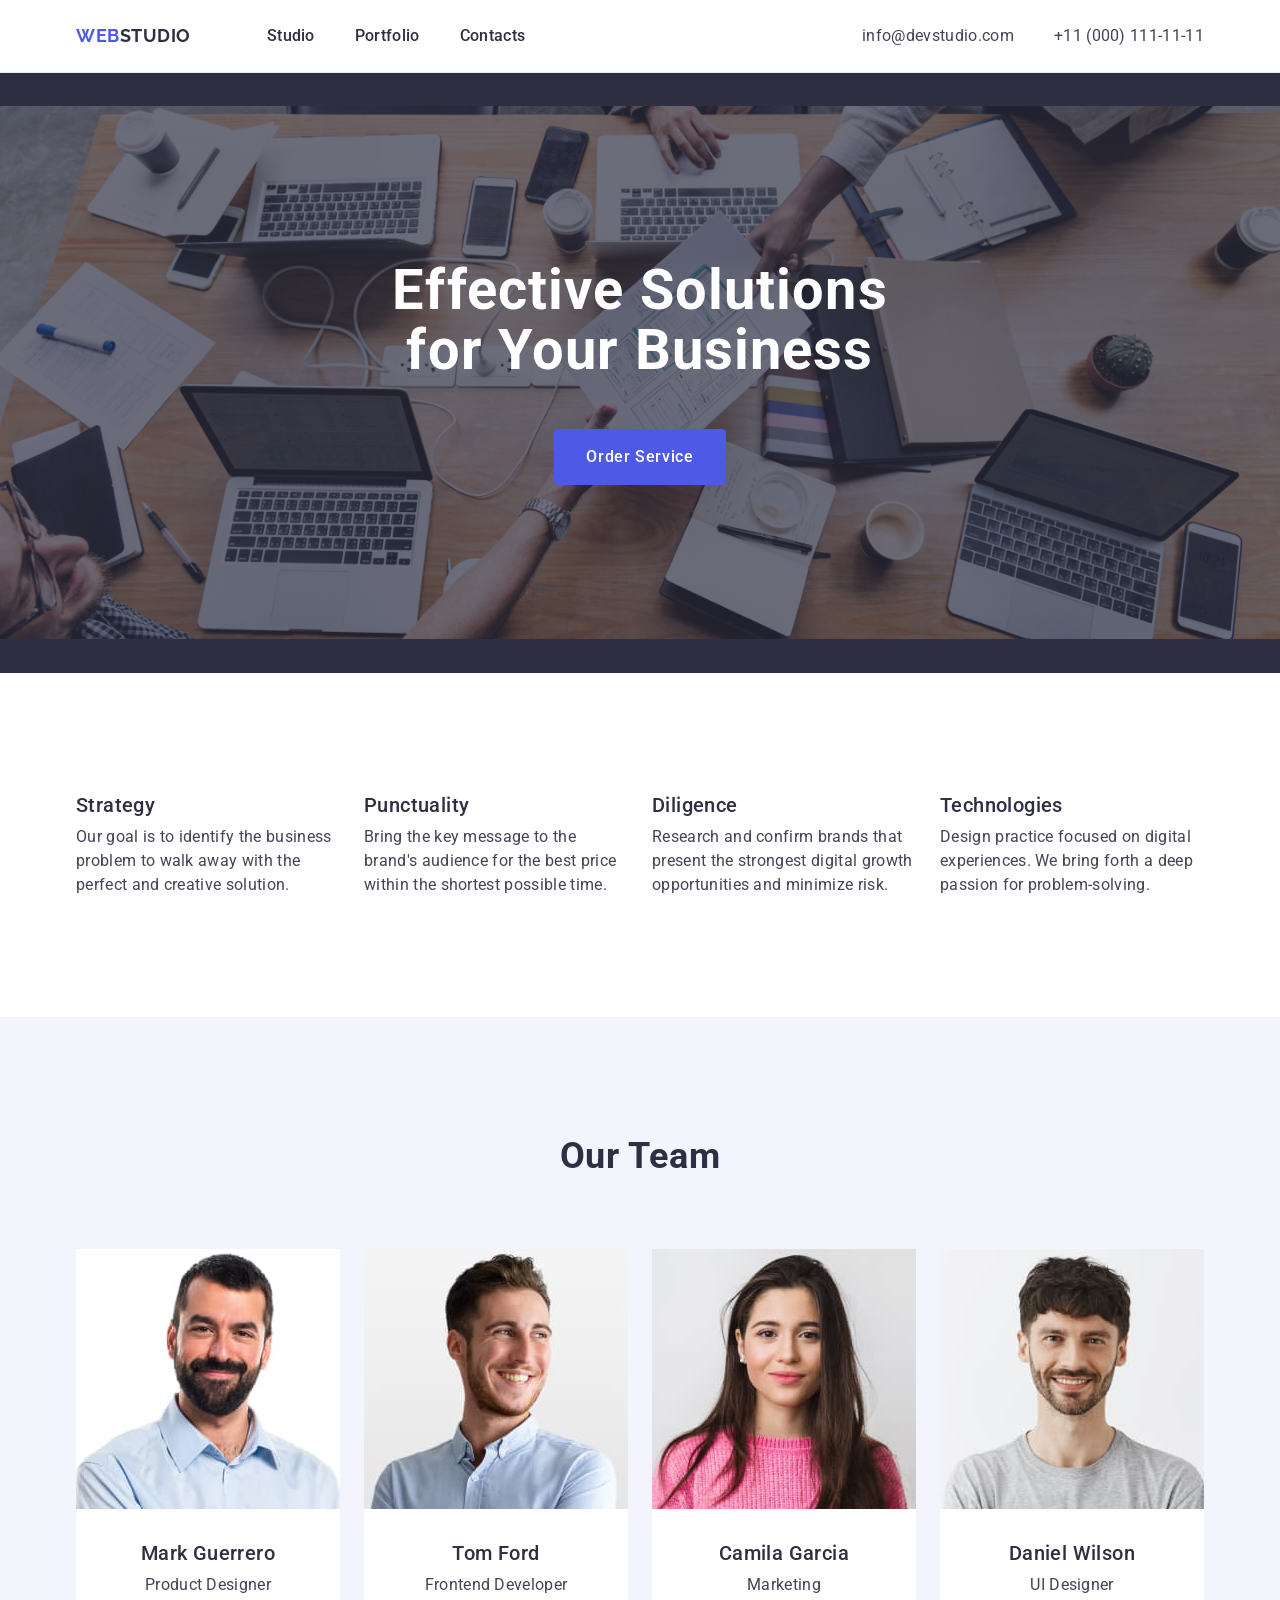
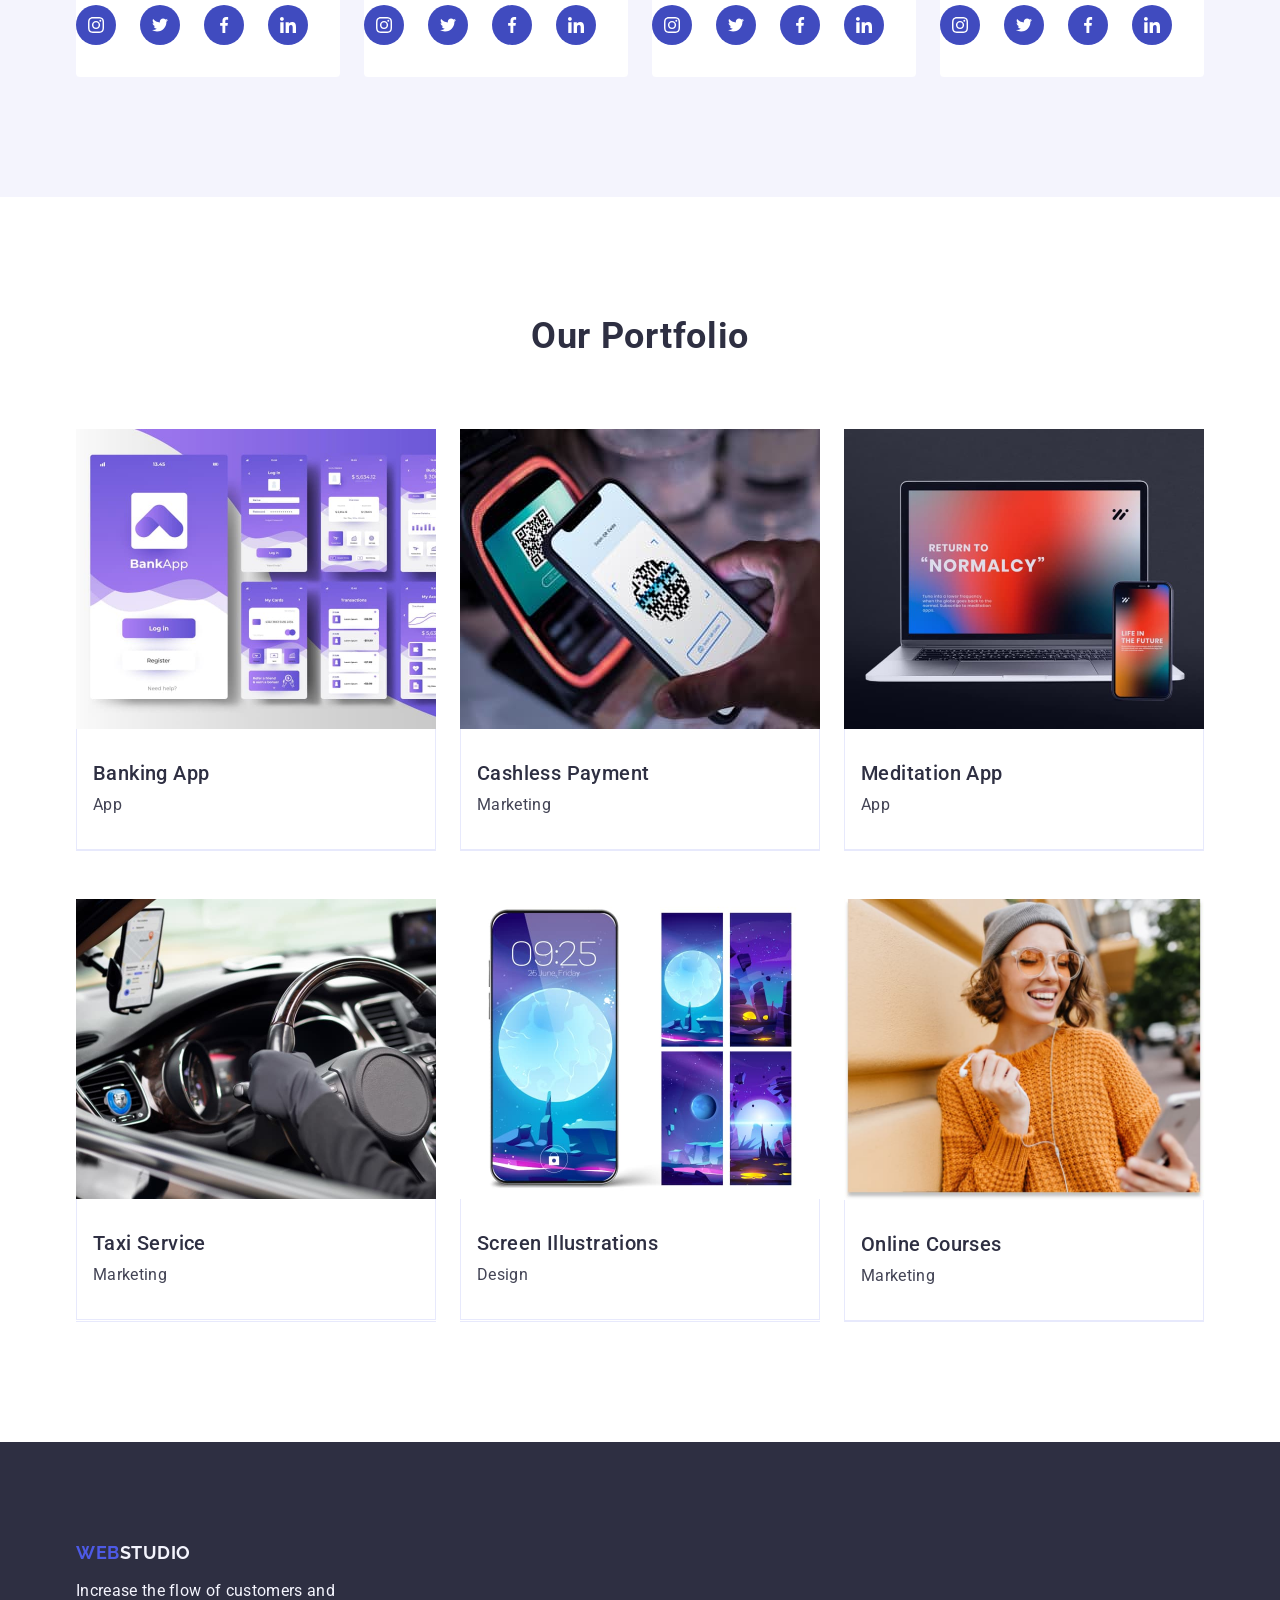
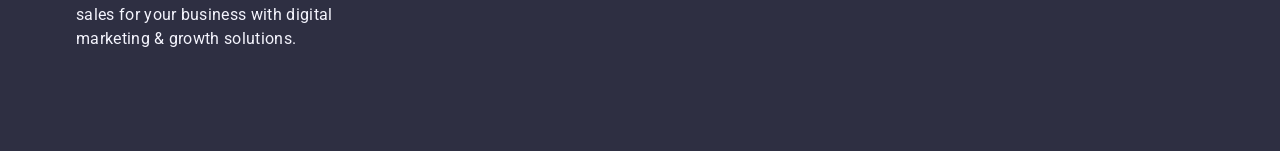
==== index.html @ 4621029c "add" ====
<!DOCTYPE html>
<html lang="en">
<head>
    <meta charset="UTF-8">
    <meta name="viewport" content="width=device-width, initial-scale=1.0">
    <title>Студія</title>
    <link rel="preconnect" href="https://fonts.googleapis.com">
    <link rel="preconnect" href="https://fonts.gstatic.com" crossorigin>
    <link href="https://fonts.googleapis.com/css2?family=Raleway:wght@700&family=Roboto:wght@400;500;700&display=swap"
        rel="stylesheet">
        <link rel="stylesheet" href="https://cdnjs.cloudflare.com/ajax/libs/modern-normalize/2.0.0/modern-normalize.min.css"
            integrity="sha512-4xo8blKMVCiXpTaLzQSLSw3KFOVPWhm/TRtuPVc4WG6kUgjH6J03IBuG7JZPkcWMxJ5huwaBpOpnwYElP/m6wg=="
            crossorigin="anonymous" referrerpolicy="no-referrer" />
    <link rel="stylesheet" href="./css/styles.css" />
</head>

<body>

    <header class="header">
        <div class="container header-container">
            <nav class="header-navigation">
                <a class="header-logo" href="./index.html">Web<span class="header-logo-accent">Studio</span></a>
                <ul class="header-menu-list">
                    <li class="header-menu-item">
                        <a class="header-menu-link" href="./index.html">Studio</a>
                    </li>
                    <li class="header-menu-item">
                        <a class="header-menu-link" href="">Portfolio</a>
                    </li>
                    <li class="header-menu-item">
                        <a class="header-menu-link" href="">Contacts</a>
                    </li>
                </ul>
            </nav>
        <address class="header-address">
            <ul class="header-address-list">
                <li class="header-address-item"><a class="header-address-link" href="mailto:info@devstudio.com">info@devstudio.com</a></li>
                <li class="header-address-item"><a class="header-address-link" href="tel:+110001111111">+11 (000) 111-11-11</a></li>
            </ul>
        </address>
        </div>

</header>

<main>

<section class="hero">
<div class="container">
    <h1 class="hero-title">Effective Solutions for Your Business</h1>
    <button type="button" class="hero-btn">Order Service</button>
</div>
</section>

<section class="feature section">
    <div class="container">
        <h2 class="visually-hidden">list</h2>
            <ul class="feature-list">
                <li class="feature-item">
                    <h3 class="feature-subtitle">Strategy</h3>
                    <p class="feature-text">Our goal is to identify the business
                    problem to walk away with the perfect and creative solution.</p>
                </li>
                <li class="feature-item">
                    <h3 class="feature-subtitle">Punctuality</h3>
                    <p class="feature-text">Bring the key message to the brand's audience for the best price within the shortest possible time.</p>
                </li>
                <li class="feature-item">
                    <h3 class="feature-subtitle">Diligence</h3>
                    <p class="feature-text">Research and confirm brands that present the strongest digital growth opportunities and minimize risk.</p>
                </li>
                <li class="feature-item">
                    <h3 class="feature-subtitle">Technologies</h3>
                    <p class="feature-text">Design practice focused on digital experiences. We bring forth a deep passion for problem-solving.</p>
                </li>
            </ul>
    </div>
</section>

<section class="team section">
    <div class="container">
        <h2 class="team-title">Our Team</h2>
        <ul class="team-list">
            <li class="team-item"><img class="team-image" src="./images/mark.jpg" alt="Mark Guerrero" width="264">
    <div class="team-container">
        <h3 class="team-subtitle">Mark Guerrero</h3>
        <p class="team-text">Product Designer</p>
        <ul class="team-soc-list">
            <li class="team-soc-item">
                <a class="team-soc-link">
                <svg class="team-soc-icon" width="16" height="16">
                    <use href="./images/icons.svg#icon-instagram"></use>
                </svg>
            </a></li>
            <li class="team-soc-item">
                <a class="team-soc-link">
                <svg class="team-soc-icon" width="16" height="16">
                    <use href="./images/icons.svg#icon-twitter"></use>
                </svg>
            </a></li>
            <li class="team-soc-item">
                <a class="team-soc-link">
                <svg class="team-soc-icon" width="16" height="16">
                    <use href="./images/icons.svg#icon-facebook"></use>
                </svg>
            </a></li>
            <li class="team-soc-item">
                <a class="team-soc-link">
                <svg class="team-soc-icon" width="16" height="16">
                    <use href="./images/icons.svg#icon-linkedin"></use>
                </svg>
            </a></li>
        </ul>
    </div>
    </li>
            <li class="team-item"><img class="team-image" src="./images/tom.jpg" alt="Tom Ford" width="264">
    <div class="team-container">
        <h3 class="team-subtitle">Tom Ford</h3>
        <p class="team-text">Frontend Developer</p>
        <ul class="team-soc-list">
            <li class="team-soc-item">
                <a class="team-soc-link">
                <svg class="team-soc-icon" width="16" height="16">
                    <use href="./images/icons.svg#icon-instagram"></use>
                </svg>
            </a></li>
            <li class="team-soc-item">
                <a class="team-soc-link">
                <svg class="team-soc-icon" width="16" height="16">
                    <use href="./images/icons.svg#icon-twitter"></use>
                </svg>
            </a></li>
            <li class="team-soc-item">
                <a class="team-soc-link">
                <svg class="team-soc-icon" width="16" height="16">
                    <use href="./images/icons.svg#icon-facebook"></use>
                </svg>
            </a></li>
            <li class="team-soc-item">
                <a class="team-soc-link">
                <svg class="team-soc-icon" width="16" height="16">
                    <use href="./images/icons.svg#icon-linkedin"></use>
                </svg>
            </a></li>
        </ul>
    </div>
    </li>
            <li class="team-item"><img class="team-image" src="./images/camila.jpg" alt="Camila Garcia" width="264">
    <div class="team-container">
        <h3 class="team-subtitle">Camila Garcia</h3>
        <p class="team-text">Marketing</p>
        <ul class="team-soc-list">
            <li class="team-soc-item">
                <a class="team-soc-link">
                <svg class="team-soc-icon" width="16" height="16">
                    <use href="./images/icons.svg#icon-instagram"></use>
                </svg>
            </a></li>
            <li class="team-soc-item">
                <a class="team-soc-link">
                <svg class="team-soc-icon" width="16" height="16">
                    <use href="./images/icons.svg#icon-twitter"></use>
                </svg>
            </a></li>
            <li class="team-soc-item">
                <a class="team-soc-link">
                <svg class="team-soc-icon" width="16" height="16">
                    <use href="./images/icons.svg#icon-facebook"></use>
                </svg>
            </a></li>
            <li class="team-soc-item">
                <a class="team-soc-link">
                <svg class="team-soc-icon" width="16" height="16">
                    <use href="./images/icons.svg#icon-linkedin"></use>
                </svg>
            </a></li>
        </ul>
    </div>
    </li>
            <li class="team-item"><img class="team-image" src="./images/daniel.jpg" alt="Daniel Wilson" width="264">
    <div class="team-container">
        <h3 class="team-subtitle">Daniel Wilson</h3>
        <p class="team-text">UI Designer</p>
        <ul class="team-soc-list">
            <li class="team-soc-item">
                <a class="team-soc-link">
                <svg class="team-soc-icon" width="16" height="16">
                    <use href="./images/icons.svg#icon-instagram"></use>
                </svg>
            </a></li>
            <li class="team-soc-item">
                <a class="team-soc-link">
                <svg class="team-soc-icon" width="16" height="16">
                    <use href="./images/icons.svg#icon-twitter"></use>
                </svg>
            </a></li>
            <li class="team-soc-item">
                <a class="team-soc-link">
                <svg class="team-soc-icon" width="16" height="16">
                    <use href="./images/icons.svg#icon-facebook"></use>
                </svg>
            </a></li>
            <li class="team-soc-item">
                <a class="team-soc-link">
                <svg class="team-soc-icon" width="16" height="16">
                    <use href="./images/icons.svg#icon-linkedin"></use>
                </svg>
            </a></li>
        </ul>
    </div>
    </li>
        </ul>
    </div>
    </section>

<section class="portfolio section">
    <div class="container">
        <h2 class="portfolio-title">Our Portfolio</h2>
        <ul class="portfolio-list">
            <li class="portfolio-item">
                <img class="portfolio-image" src="./images/banking.jpg" alt="App screens" width="360">
                <div class="portfolio-container">
                    <h3 class="portfolio-subtitle">Banking App</h3>
                    <p class="portfolio-text">App</p>
                </div>
            </li>
            <li class="portfolio-item">
                <img class="portfolio-image" src="./images/payment.jpg" alt="Phone payment" width="360">
                <div class="portfolio-container">
                    <h3 class="portfolio-subtitle">Cashless Payment</h3>
                    <p class="portfolio-text">Marketing</p>
                </div>
            </li>
            <li class="portfolio-item">
                <img class="portfolio-image" src="./images/meditation.jpg" alt="Laptop and phone" width="360">
                <div class="portfolio-container">
                    <h3 class="portfolio-subtitle">Meditation App</h3>
                    <p class="portfolio-text">App</p>
                </div>
            </li>
            <li class="portfolio-item">
                <img class="portfolio-image" src="./images/taxi.jpg" alt="Drive car" width="360">
                <div class="portfolio-container">
                    <h3 class="portfolio-subtitle">Taxi Service</h3>
                    <p class="portfolio-text">Marketing</p>
                </div>
            </li>
            <li class="portfolio-item">
                <img class="portfolio-image" src="./images/screen.jpg" alt="Phone screens" width="360">
                <div class="portfolio-container">
                    <h3 class="portfolio-subtitle">Screen Illustrations</h3>
                    <p class="portfolio-text">Design</p>
                </div>
            </li>
            <li class="portfolio-item">
                <img class="portfolio-image" src="./images/courses.jpg" alt="Girl with phone" width="360">
                <div class="portfolio-container">
                    <h3 class="portfolio-subtitle">Online Courses</h3>
                    <p class="portfolio-text">Marketing</p>
                </div>
            </li>
        </ul>
    </div>
</section>

    </main>

    <footer class="footer">
        <div class="container">
            <a class="footer-logo" href="./index.html">Web<span class="footer-logo-accent">Studio</span></a>
        <p class="foter-text">Increase the flow of customers and sales for your business with digital marketing & growth solutions.</p>
        </div>
    </footer>
</body>
</html>
---- css/styles.css ----
body {
    font-family: 'Roboto', sans-serif ;
    color: #434455;
    background-color: #FFFFFF;
}

ul {
list-style-type: none;
margin-top: 0;
margin-bottom: 0;
padding-left: 0;
}

a {
text-decoration: none;
}

.container {
    width: 1158px;
    padding: 0 15px 0 15px;
    margin: 0 auto;
}

.section {
    padding-top: 120px;
    padding-bottom: 120px;
}

p,h1,h2,h3,h4,h5,h6 {
    margin-top: 0;
    margin-bottom: 0;
}

img {
    display: block;
}

.visually-hidden {
    position: absolute;
    width: 1px;
    height: 1px;
    margin: -1px;
    border: 0;
    padding: 0;

    white-space: nowrap;
    clip-path: inset(100%);
    clip: rect(0 0 0 0);
    overflow: hidden;
}
/* -------------------------HEADER------------------------- */

.header {
    border-bottom: 1px solid #e7e9fc;
}

.header-container{
display: flex;
}

.header-navigation {
    display: flex;
    align-items: center;
}

.header-logo {
    font-family: "Raleway", sans-serif;
    font-weight: 700;
        font-size: 18px;
        line-height: 1.17;
        letter-spacing: 0.03em;
        text-transform: uppercase;
        color: #4d5ae5;
        margin-right: 76px;
}

.header-logo-accent {
    color: #2e2f42;
}

.header-menu-list {
    display: flex;
    gap: 40px;
}

.header-menu-item {
    
}

.header-menu-link {
    font-weight: 500;
        font-size: 16px;
        line-height: 1.5;
        letter-spacing: 0.02em;
        color: #2e2f42;
        padding: 24px 0;
}

.header-menu-link:hover,
.header-menu-link:focus {
    color: #404bbf;
}


.header-address{
    font-style: normal;
    margin-left: auto;
}

.header-address-list {
    display: flex;
    gap: 40px;
}

.header-address-item {
    padding: 24px 0;
}

.header-address-link {
    font-weight: 400;
        font-size: 16px;
        line-height: 1.5;
        letter-spacing: 0.02em;
        color: #434455;
}

.header-address-link:hover,
.header-address-link:focus {
    color: #404bbf;
}
/* -------------------------------------------------- */


/* -------------------------HERO------------------------- */
.hero {
    background: #2e2f42;
    padding-top: 188px;
    padding-bottom: 188px;
    background-image: linear-gradient(rgba(46, 47, 66, 0.7), rgba(46, 47, 66, 0.7)), url(../images/hero-bg.jpg);
    background-repeat: no-repeat;
    background-position: center;
    background-size: contain;
}

.hero-title {
        font-size: 56px;
        line-height: 1.07;
        letter-spacing: 0.02em;
        text-align: center;
        color: #fff;
        margin-bottom: 48px;
        max-width: 496px;
        margin: 0 auto;
        margin-bottom: 48px;
}

.hero-btn {
    font-family: "Roboto", sans-serif;
    font-weight: 500;
        font-size: 16px;
        line-height: 1.5;
        letter-spacing: 0.04em;
        color: #fff;
        background: #4d5ae5;
        cursor: pointer;
        display: block;
        margin: 0 auto;
        padding: 16px 32px;
        border-radius: 4px;
        border: none;
        min-width: 169px;
}

.hero-btn:hover,
.hero-btn:focus {
    background: #404bbf;
}

/* -------------------------------------------------- */

/* -------------------------FEATURE------------------------- */

.feature {

}

.feature-tittle {
    
}

.feature-list {
    display: flex;
    gap: 24px;
}

.feature-item {
    width: calc((100% - 3 * 24px) / 4);
}

.feature-subtitle {
    font-weight: 500;
        font-size: 20px;
        line-height: 1.2;
        letter-spacing: 0.02em;
        color: #2e2f42;
        margin-bottom: 8px;
}

.feature-text {
    font-weight: 400;
        font-size: 16px;
        line-height: 1.5;
        letter-spacing: 0.02em;
        color: #434455;
}
/* -------------------------------------------------- */

/* -------------------------TEAM------------------------- */
.team {
    background: #f4f4fd;
}

.team-title {
        font-size: 36px;
        line-height: 1.11;
        letter-spacing: 0.02em;
        text-align: center;
        text-transform: capitalize;
        color: #2e2f42;
        margin-bottom: 72px;
}

.team-list {
    display: flex;
    gap: 24px;
}

.team-item {
    background-color: #FFFFFF;
    width: calc((100% - 3 * 24px) / 4);
    border-radius: 0 0 4px 4px;
}

.team-container {
padding: 32px 0;
}

.team-image {
}

.team-subtitle {
    font-weight: 500;
        font-size: 20px;
        line-height: 1.2;
        letter-spacing: 0.02em;
        text-align: center;
        color: #2e2f42;
        margin-bottom: 8px
}

.team-text {
        font-size: 16px;
        line-height: 1.5;
        letter-spacing: 0.02em;
        text-align: center;
        color: #434455;
        margin-bottom: 8px;
}

.team-soc-list {
    display: flex;
    gap: 24px;
}

.team-soc-item {
    width: 40px;
    height: 40px;
}

.team-soc-link {
    width: 100%;
    height: 100%;
    display: flex;
    align-items: center;
    justify-content: center;
    border-radius: 50%;
    background-color: #404bbf;
}

.team-soc-link:hover {
background-color: #31d0aa;
}

.team-soc-icon {
fill: #fff;
}
/* -------------------------------------------------- */

/* -------------------------PORTFOLIO------------------------- */
.portfolio {

}
    

.portfolio-title {
        font-size: 36px;
        line-height: 1.11;
        letter-spacing: 0.02em;
        text-align: center;
        text-transform: capitalize;
        color: #2e2f42;
        margin-bottom: 72px;
}

.portfolio-list {
display: flex;
flex-wrap: wrap;
gap: 48px 24px;
}

.portfolio-item {
    border-bottom: 1px solid #e7e9fc;
    width: calc((100% - 2 * 24px) / 3);
}

.portfolio-container {
padding: 32px 16px;
border: 1px solid #e7e9fc;
border-top: none;
}

.portfolio-image {

}

.portfolio-subtitle {
    font-weight: 500;
        font-size: 20px;
        line-height: 1.2;
        letter-spacing: 0.02em;
        color: #2e2f42;
        margin-bottom: 8px;
}

.portfolio-text {
        font-size: 16px;
        line-height: 1.5;
        letter-spacing: 0.02em;
        color: #434455;
}

/* -------------------------------------------------- */

/* -------------------------FOOTER------------------------- */


.footer {
    background: #2e2f42;
    padding-top: 100px;
    padding-bottom: 100px;
}

.footer-logo {
    font-family: "Raleway", sans-serif;
    font-weight: 700;
        font-size: 18px;
        line-height: 1.17;
        letter-spacing: 0.03em;
        text-transform: uppercase;
        color: #4d5ae5;
        display: inline-block;
        max-width: 115px;
        margin-bottom: 16px;
}

.footer-logo-accent {
    color: #f4f4fd;
}

.foter-text {
        font-size: 16px;
        line-height: 1.5;
        letter-spacing: 0.02em;
        color: #f4f4fd;
        max-width: 264px;
}
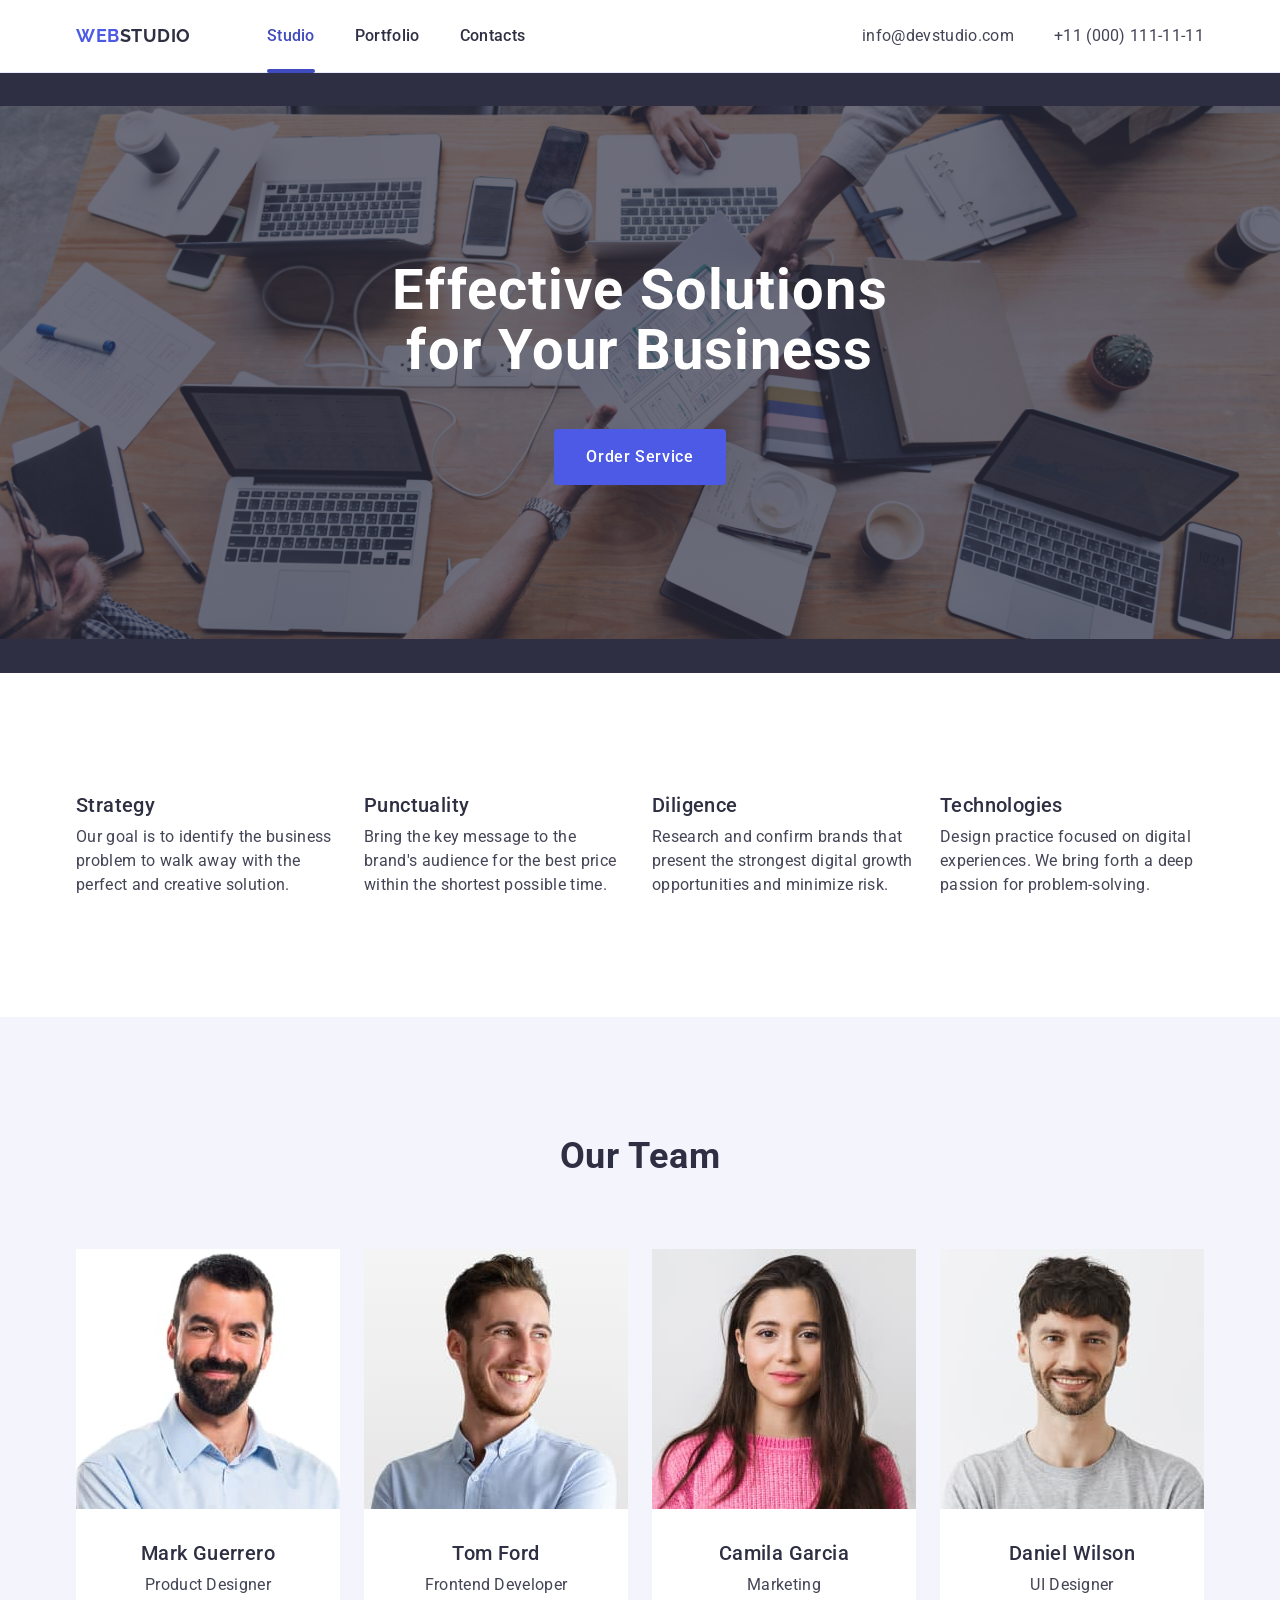
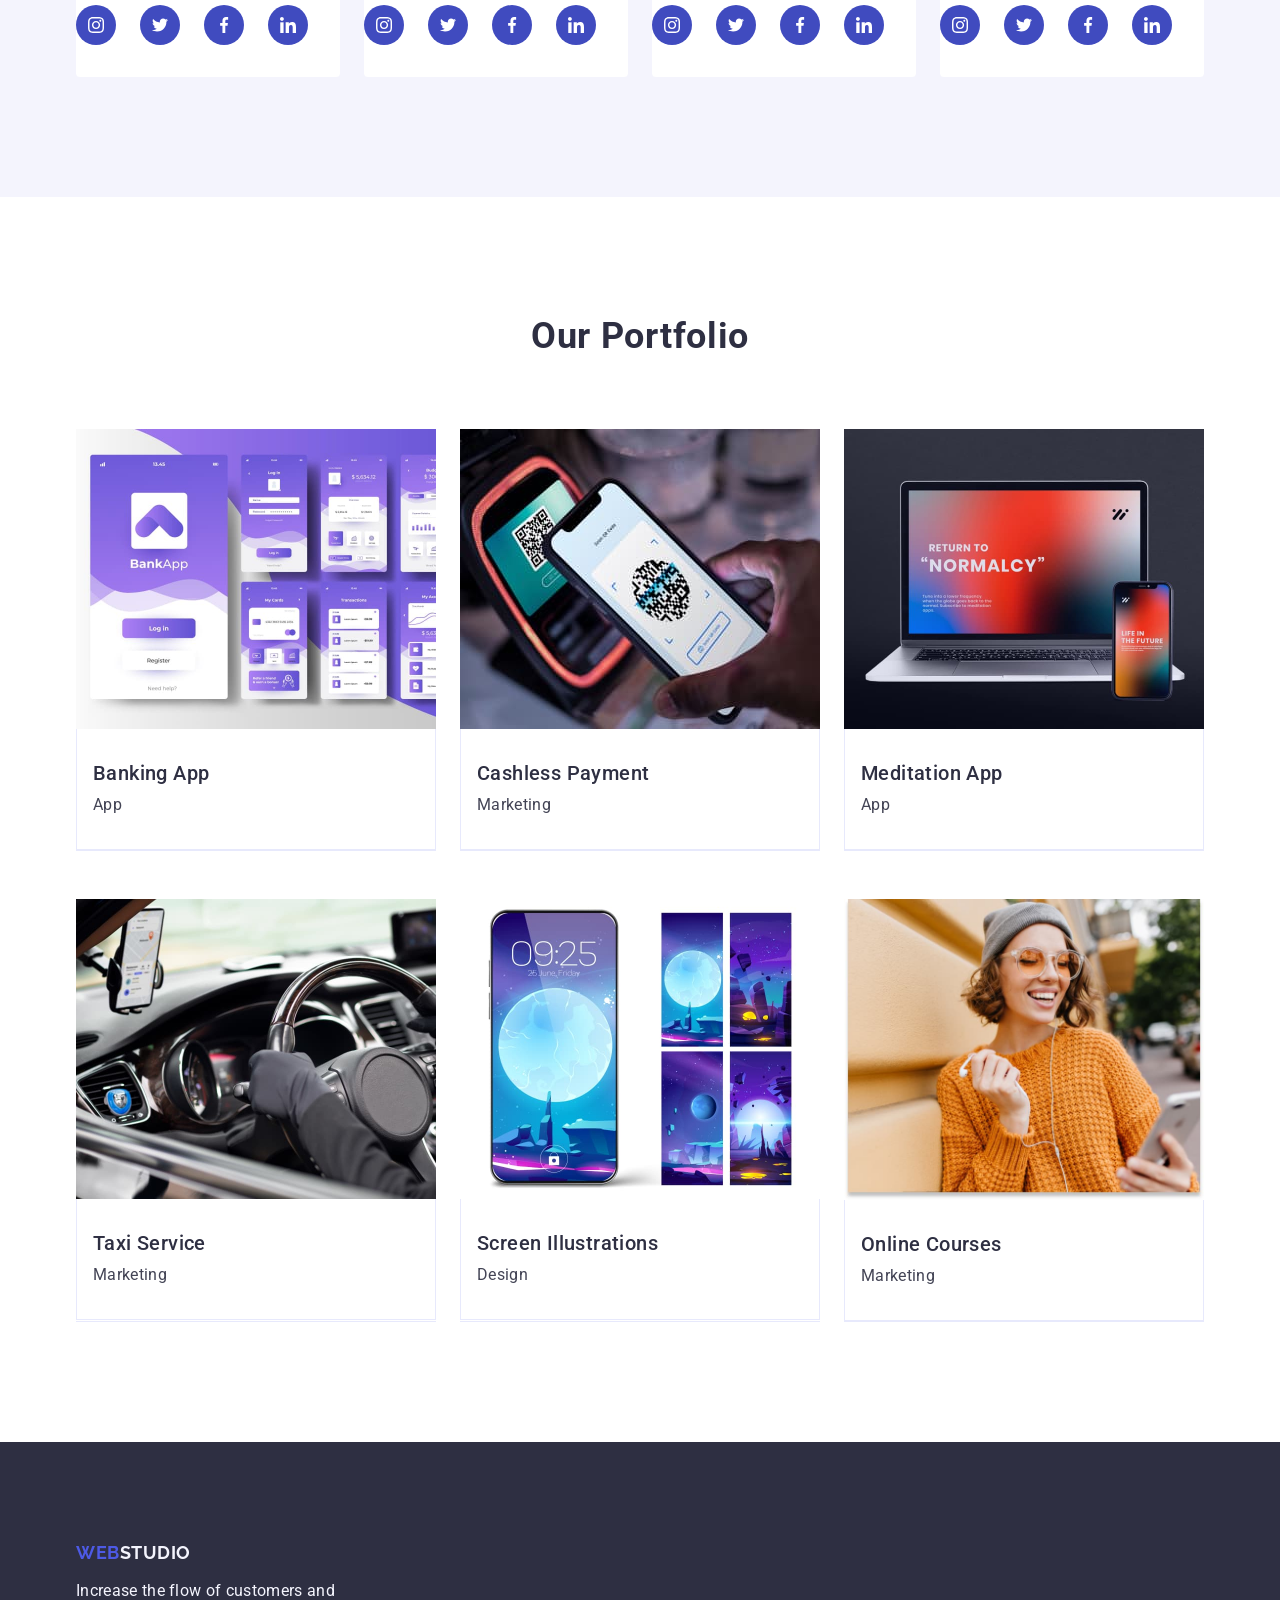
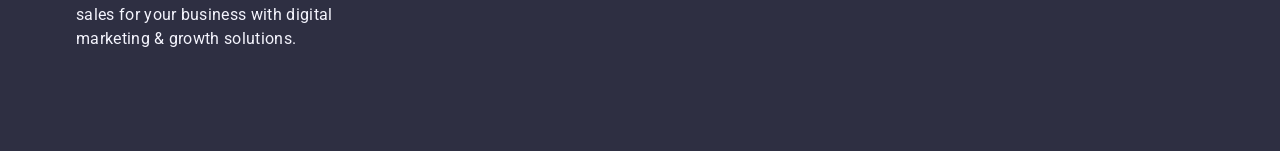
==== commit 242b0b08: "add" ====
--- a/index.html
+++ b/index.html
@@ -22,7 +22,7 @@
                 <a class="header-logo" href="./index.html">Web<span class="header-logo-accent">Studio</span></a>
                 <ul class="header-menu-list">
                     <li class="header-menu-item">
-                        <a class="header-menu-link" href="./index.html">Studio</a>
+                        <a class="header-menu-link current" href="./index.html">Studio</a>
                     </li>
                     <li class="header-menu-item">
                         <a class="header-menu-link" href="">Portfolio</a>
--- a/css/styles.css
+++ b/css/styles.css
@@ -52,6 +52,7 @@
 
 .header {
     border-bottom: 1px solid #e7e9fc;
+    box-shadow: 0 1px 6px 0 rgba(46, 47, 66, 0.08), 0 1px 1px 0 rgba(46, 47, 66, 0.16), 0 2px 1px 0 rgba(46, 47, 66, 0.08);
 }
 
 .header-container{
@@ -94,10 +95,28 @@
         letter-spacing: 0.02em;
         color: #2e2f42;
         padding: 24px 0;
+        transition: color 250ms cubic-bezier(0.4, 0, 0.2, 1);
+}
+
+.header-menu-link.current {
+    position: relative;
+}
+.header-menu-link.current::after {
+content: '';
+
+position: absolute;
+left: 0;
+bottom: -4px;
+border-radius: 2px;
+
+width: 100%;
+height: 4px;
+background: #404bbf;
 }
 
 .header-menu-link:hover,
-.header-menu-link:focus {
+.header-menu-link:focus,
+.header-menu-link.current {
     color: #404bbf;
 }
 
@@ -122,6 +141,8 @@
         line-height: 1.5;
         letter-spacing: 0.02em;
         color: #434455;
+
+        transition: color 250ms cubic-bezier(0.4, 0, 0.2, 1);
 }
 
 .header-address-link:hover,
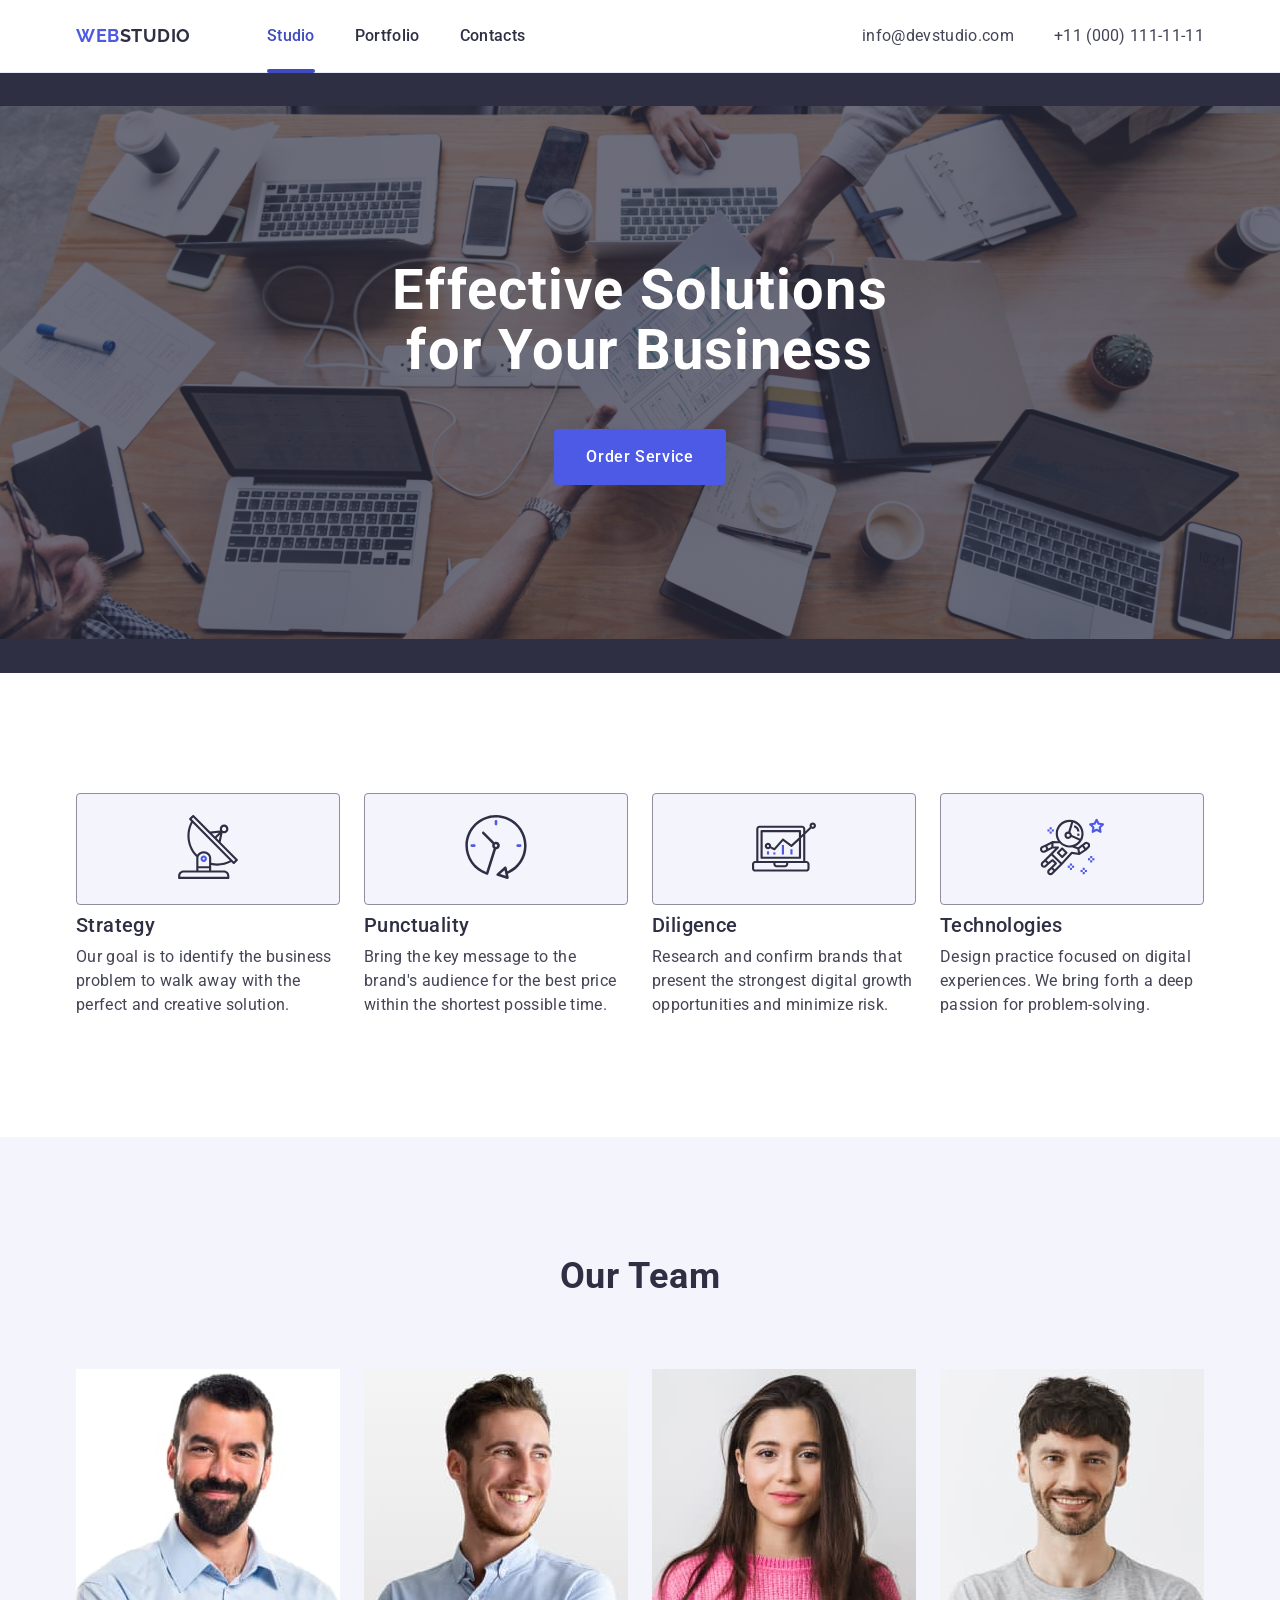
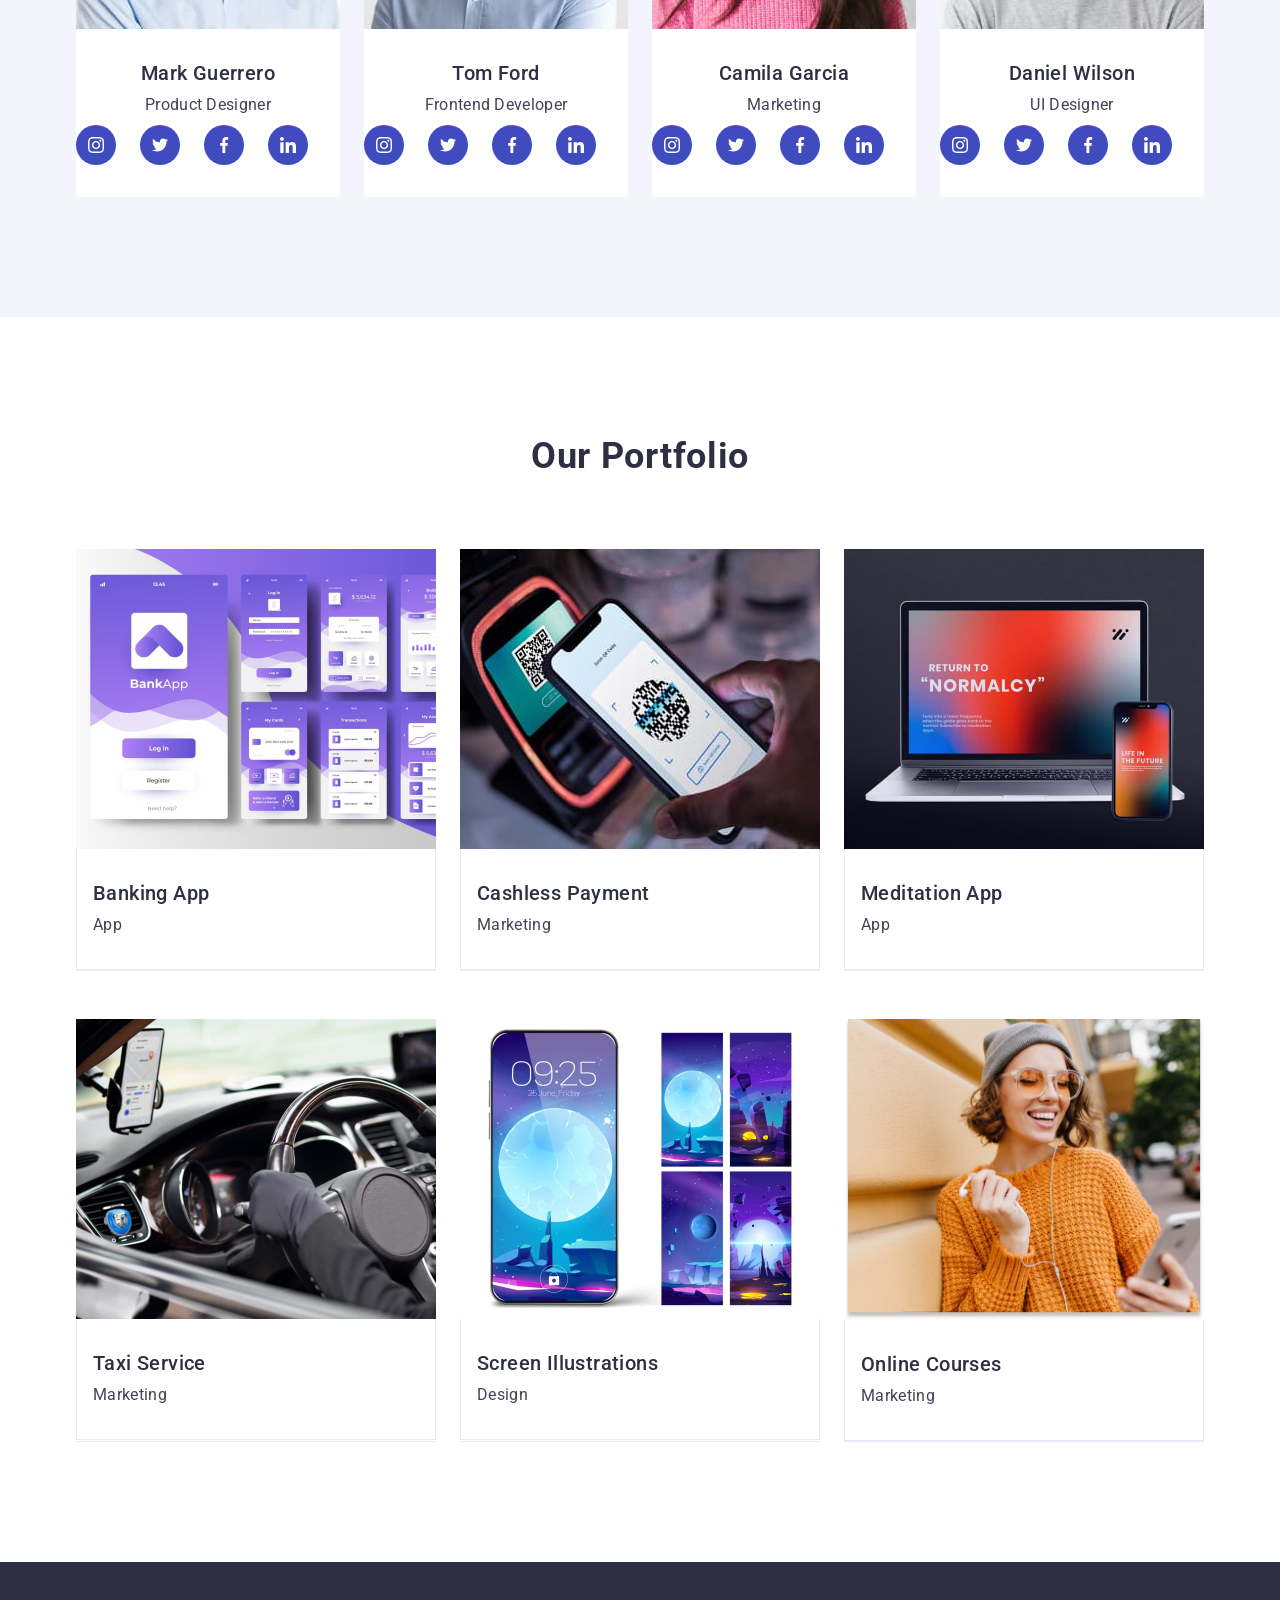
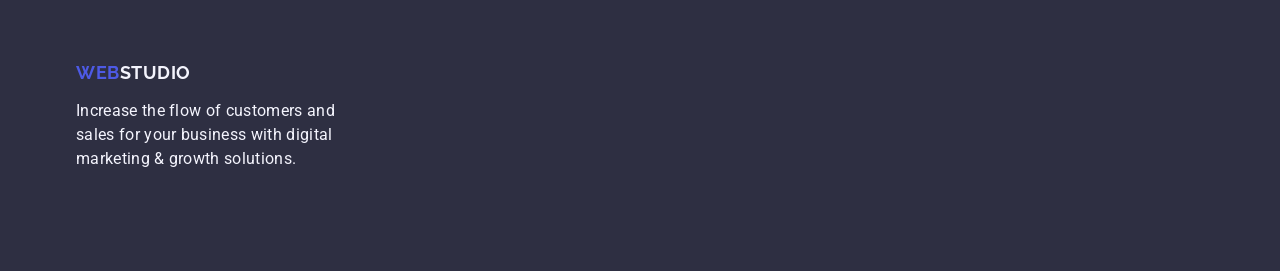
==== commit 1b847633: "add icons" ====
--- a/index.html
+++ b/index.html
@@ -53,6 +53,30 @@
 
 <section class="feature section">
     <div class="container">
+        <div class="feature-block">
+            <ul class="feature-block-list">
+                <li class="feature-block-item">
+                    <a class="feature-block-link">
+                        <svg class="feature-block-icon" width="64" height="64">
+                    <use href="./images/icons.svg#icon-antenna" ></use>
+                </svg></a></li>
+                <li class="feature-block-item">
+                    <a class="feature-block-link">
+                        <svg class="feature-block-icon" width="64" height="64">
+                    <use href="./images/icons.svg#icon-clock" ></use>
+                </svg></a></li>
+                <li class="feature-block-item">
+                    <a class="feature-block-link">
+                        <svg class="feature-block-icon" width="64" height="64">
+                    <use href="./images/icons.svg#icon-diagram" ></use>
+                </svg></a></li>
+                <li class="feature-block-item">
+                    <a class="feature-block-link">
+                        <svg class="feature-block-icon" width="64" height="64">
+                    <use href="./images/icons.svg#icon-astronaut" ></use>
+                </svg></a></li>
+            </ul>
+        </div>
         <h2 class="visually-hidden">list</h2>
             <ul class="feature-list">
                 <li class="feature-item">
--- a/css/styles.css
+++ b/css/styles.css
@@ -204,6 +204,35 @@
 .feature {
 
 }
+
+.feature-block {
+
+}
+
+.feature-block-list {
+    display: flex;
+        gap: 24px;
+        
+        
+}
+
+.feature-block-item {
+    width: 264px;
+        height: 112px;
+        border-radius: 4px;
+            background: #f4f4fd;
+            border: 1px solid #8e8f99;
+                border-radius: 4px;
+            margin-bottom: 8px;
+            display: flex;
+            align-items: center;
+            justify-content: center;
+    width: calc((100% - 24px * 3) / 4);
+}
+
+.feature-block-link {}
+
+.feature-block-icon {}
 
 .feature-tittle {
     
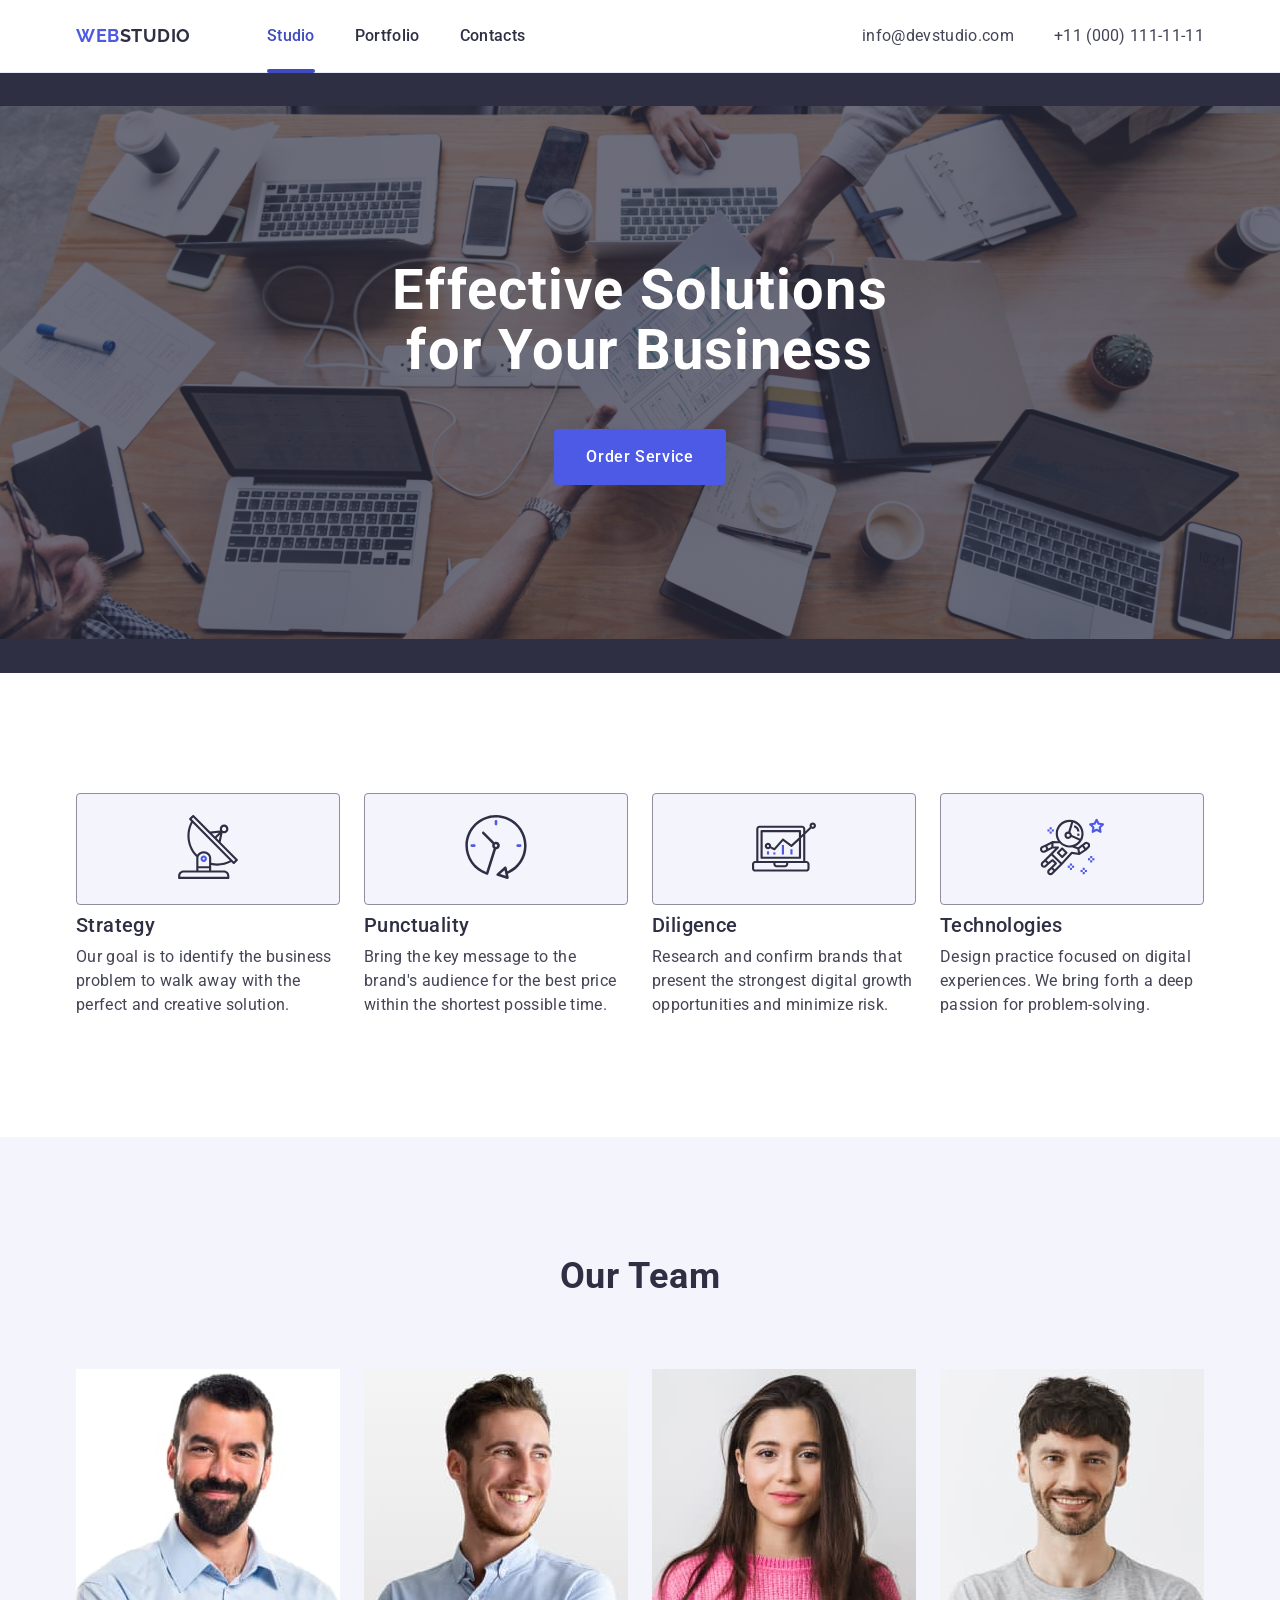
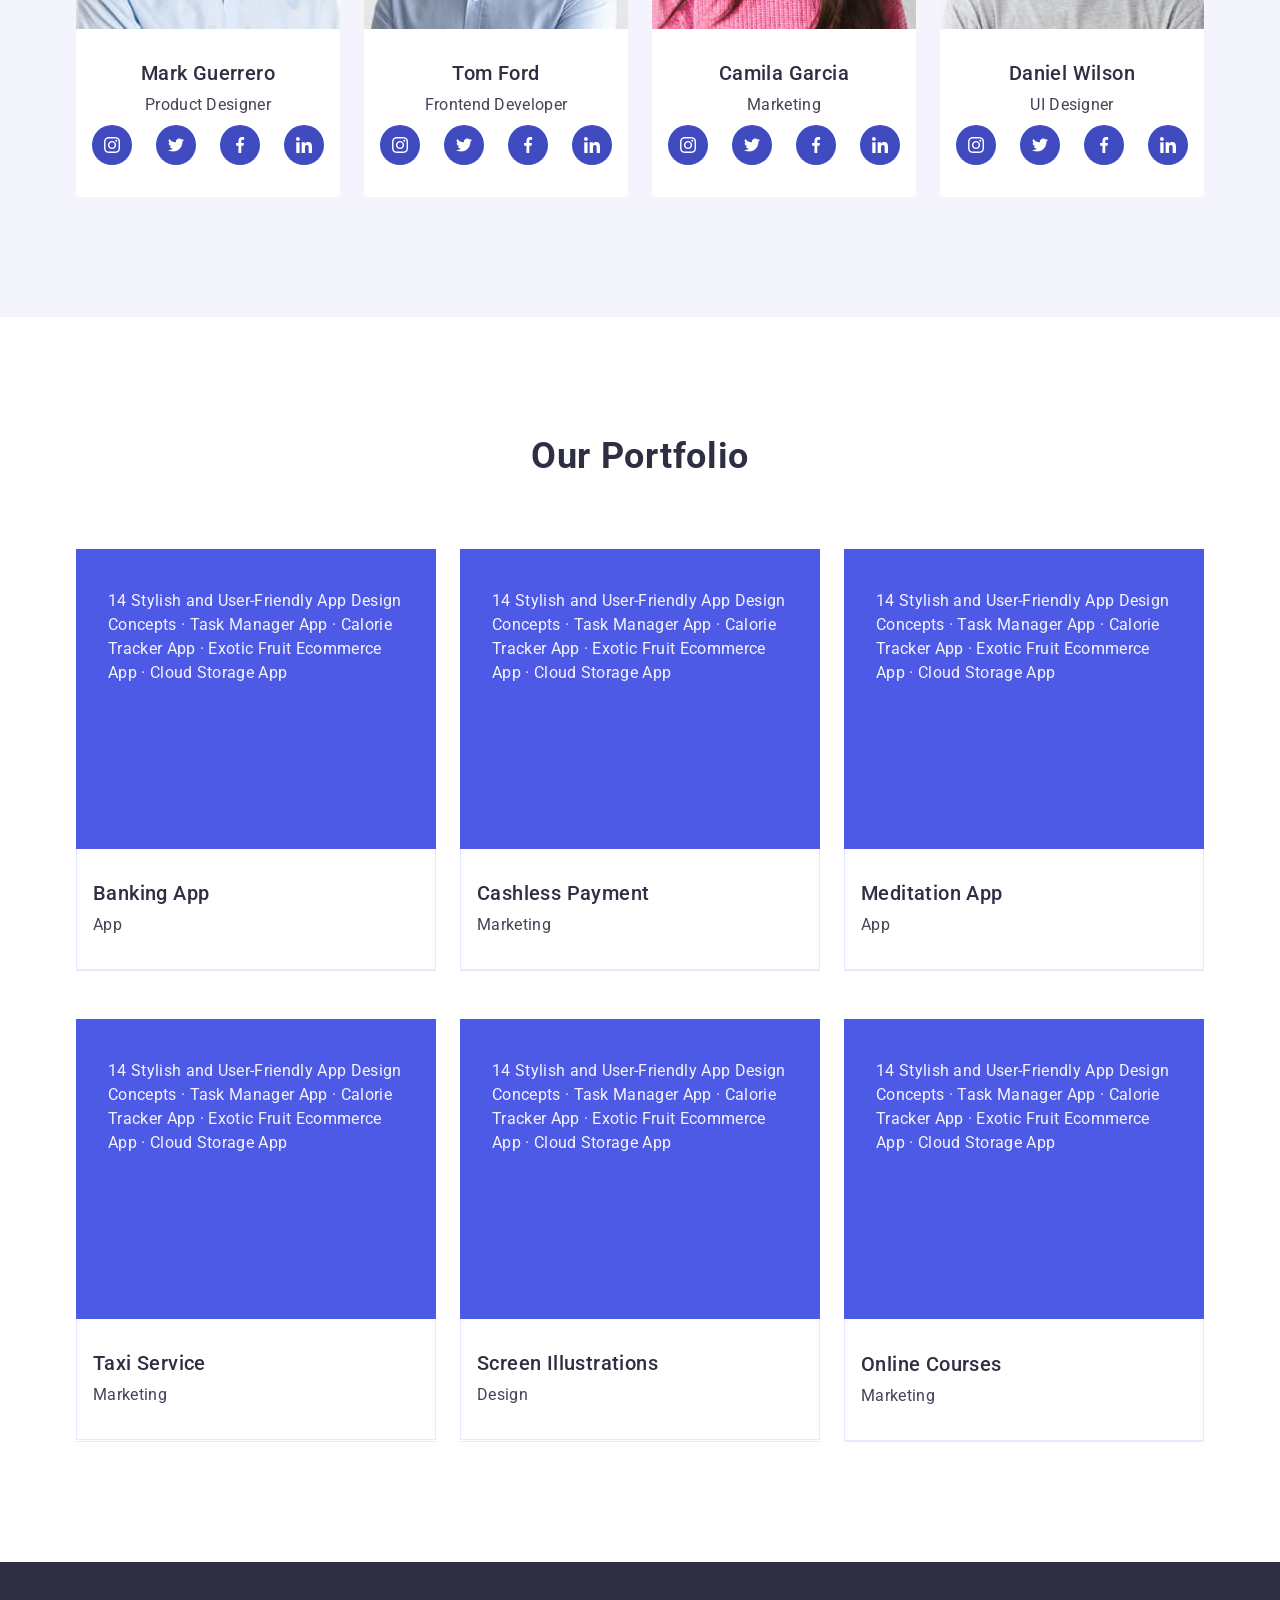
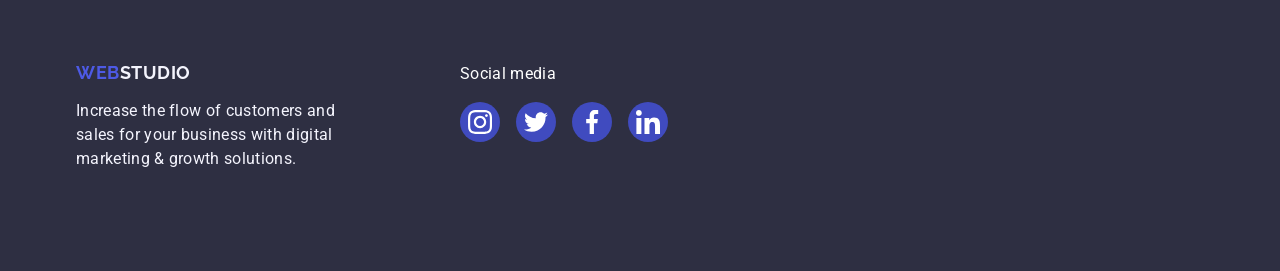
==== commit 0111daf4: "add files" ====
--- a/index.html
+++ b/index.html
@@ -241,42 +241,60 @@
         <h2 class="portfolio-title">Our Portfolio</h2>
         <ul class="portfolio-list">
             <li class="portfolio-item">
-                <img class="portfolio-image" src="./images/banking.jpg" alt="App screens" width="360">
-                <div class="portfolio-container">
+                <div class="thumb">
+                    <img class="portfolio-image" src="./images/banking.jpg" alt="App screens" width="360">
+                    <p class="portfolio-thumb-text">14 Stylish and User-Friendly App Design Concepts · Task Manager App · Calorie Tracker App · Exotic Fruit Ecommerce App · Cloud Storage App</p>
+                </div>
+                    <div class="portfolio-container">
                     <h3 class="portfolio-subtitle">Banking App</h3>
                     <p class="portfolio-text">App</p>
                 </div>
             </li>
             <li class="portfolio-item">
-                <img class="portfolio-image" src="./images/payment.jpg" alt="Phone payment" width="360">
+                <div class="thumb">
+                    <img class="portfolio-image" src="./images/payment.jpg" alt="Phone payment" width="360">
+                    <p class="portfolio-thumb-text">14 Stylish and User-Friendly App Design Concepts · Task Manager App · Calorie Tracker App · Exotic Fruit Ecommerce App · Cloud Storage App</p>
+                </div>
                 <div class="portfolio-container">
                     <h3 class="portfolio-subtitle">Cashless Payment</h3>
                     <p class="portfolio-text">Marketing</p>
                 </div>
             </li>
             <li class="portfolio-item">
-                <img class="portfolio-image" src="./images/meditation.jpg" alt="Laptop and phone" width="360">
+                <div class="thumb">
+                    <img class="portfolio-image" src="./images/meditation.jpg" alt="Laptop and phone" width="360">
+                    <p class="portfolio-thumb-text">14 Stylish and User-Friendly App Design Concepts · Task Manager App · Calorie Tracker App · Exotic Fruit Ecommerce App · Cloud Storage App</p>
+                </div>
                 <div class="portfolio-container">
                     <h3 class="portfolio-subtitle">Meditation App</h3>
                     <p class="portfolio-text">App</p>
                 </div>
             </li>
             <li class="portfolio-item">
-                <img class="portfolio-image" src="./images/taxi.jpg" alt="Drive car" width="360">
+                <div class="thumb">
+                    <img class="portfolio-image" src="./images/taxi.jpg" alt="Drive car" width="360">
+                    <p class="portfolio-thumb-text">14 Stylish and User-Friendly App Design Concepts · Task Manager App · Calorie Tracker App · Exotic Fruit Ecommerce App · Cloud Storage App</p>
+                </div>
                 <div class="portfolio-container">
                     <h3 class="portfolio-subtitle">Taxi Service</h3>
                     <p class="portfolio-text">Marketing</p>
                 </div>
             </li>
             <li class="portfolio-item">
-                <img class="portfolio-image" src="./images/screen.jpg" alt="Phone screens" width="360">
+                <div class="thumb">
+                    <img class="portfolio-image" src="./images/screen.jpg" alt="Phone screens" width="360">
+                    <p class="portfolio-thumb-text">14 Stylish and User-Friendly App Design Concepts · Task Manager App · Calorie Tracker App · Exotic Fruit Ecommerce App · Cloud Storage App</p>
+                </div>
                 <div class="portfolio-container">
                     <h3 class="portfolio-subtitle">Screen Illustrations</h3>
                     <p class="portfolio-text">Design</p>
                 </div>
             </li>
             <li class="portfolio-item">
-                <img class="portfolio-image" src="./images/courses.jpg" alt="Girl with phone" width="360">
+                <div class="thumb">
+                    <img class="portfolio-image" src="./images/courses.jpg" alt="Girl with phone" width="360">
+                    <p class="portfolio-thumb-text">14 Stylish and User-Friendly App Design Concepts · Task Manager App · Calorie Tracker App · Exotic Fruit Ecommerce App · Cloud Storage App</p>
+                </div>
                 <div class="portfolio-container">
                     <h3 class="portfolio-subtitle">Online Courses</h3>
                     <p class="portfolio-text">Marketing</p>
@@ -289,9 +307,45 @@
     </main>
 
     <footer class="footer">
-        <div class="container">
+        <div class="container footer-block">
+        <div class="footer-block-logo">
             <a class="footer-logo" href="./index.html">Web<span class="footer-logo-accent">Studio</span></a>
-        <p class="foter-text">Increase the flow of customers and sales for your business with digital marketing & growth solutions.</p>
+            <p class="footer-text">Increase the flow of customers and sales for your business with digital marketing & growth solutions.</p>
+        </div>
+        
+        <div class="footer-block-soc">
+            <p class="footer-soc-text">Social media</p>
+            <ul class="footer-soc-list">
+                <li class="footer-soc-item">
+                    <a class="footer-soc-link">
+                        <svg class="footer-soc-icon" width="24" height="24">
+                            <use href="./images/icons.svg#icon-instagram"></use>
+                        </svg>
+                    </a>
+                </li>
+                <li class="footer-soc-item">
+                    <a class="footer-soc-link">
+                        <svg class="footer-soc-icon" width="24" height="24">
+                            <use href="./images/icons.svg#icon-twitter"></use>
+                        </svg>
+                    </a>
+                </li>
+                <li class="footer-soc-item">
+                    <a class="footer-soc-link">
+                        <svg class="footer-soc-icon" width="24" height="24">
+                            <use href="./images/icons.svg#icon-facebook"></use>
+                        </svg>
+                    </a>
+                </li>
+                <li class="footer-soc-item">
+                    <a class="footer-soc-link">
+                        <svg class="footer-soc-icon" width="24" height="24">
+                            <use href="./images/icons.svg#icon-linkedin"></use>
+                        </svg>
+                    </a>
+                </li>
+            </ul>
+        </div>
         </div>
     </footer>
 </body>
--- a/css/styles.css
+++ b/css/styles.css
@@ -283,12 +283,14 @@
 .team-list {
     display: flex;
     gap: 24px;
+    
 }
 
 .team-item {
     background-color: #FFFFFF;
-    width: calc((100% - 3 * 24px) / 4);
+    
     border-radius: 0 0 4px 4px;
+    
 }
 
 .team-container {
@@ -320,11 +322,13 @@
 .team-soc-list {
     display: flex;
     gap: 24px;
+    padding: 0 16px;
 }
 
 .team-soc-item {
     width: 40px;
     height: 40px;
+    
 }
 
 .team-soc-link {
@@ -335,6 +339,7 @@
     justify-content: center;
     border-radius: 50%;
     background-color: #404bbf;
+
 }
 
 .team-soc-link:hover {
@@ -379,8 +384,25 @@
 border-top: none;
 }
 
+.thumb {
+position: relative;
+/* overflow: hidden; */
+}
+
 .portfolio-image {
 
+}
+
+.portfolio-thumb-text {
+position: absolute;
+top: 0;
+right: 0;
+font-size: 16px;
+    line-height: 1.5;
+    letter-spacing: 0.02em;
+    color: #f4f4fd;
+    background-color: #4d5ae5;
+    padding: 40px 32px 164px;
 }
 
 .portfolio-subtitle {
@@ -408,7 +430,13 @@
     background: #2e2f42;
     padding-top: 100px;
     padding-bottom: 100px;
-}
+    
+}
+.footer-block {
+    display: flex;
+}
+
+.footer-block-logo {}
 
 .footer-logo {
     font-family: "Raleway", sans-serif;
@@ -427,10 +455,55 @@
     color: #f4f4fd;
 }
 
-.foter-text {
+.footer-text {
         font-size: 16px;
         line-height: 1.5;
         letter-spacing: 0.02em;
         color: #f4f4fd;
         max-width: 264px;
-}+}
+
+.footer-block-soc {
+margin-left: 120px;
+}
+
+.footer-soc-text {
+    font-size: 16px;
+        line-height: 1.5;
+        letter-spacing: 0.02em;
+        color: #fff;
+        margin-bottom: 16px;
+        
+}
+
+.footer-soc-list {
+    display: flex;
+    gap: 16px;
+    
+}
+
+.footer-soc-item {
+    width: 40px;
+    height: 40px;
+
+}
+
+.footer-soc-link {
+    width: 100%;
+    height: 100%;
+    display: flex;
+    align-items: center;
+    justify-content: center;
+    border-radius: 50%;
+    background-color: #404bbf;
+
+}
+
+.footer-soc-link:hover {
+    background-color: #31d0aa;
+}
+
+.footer-soc-icon {
+    fill: #fff;
+}
+
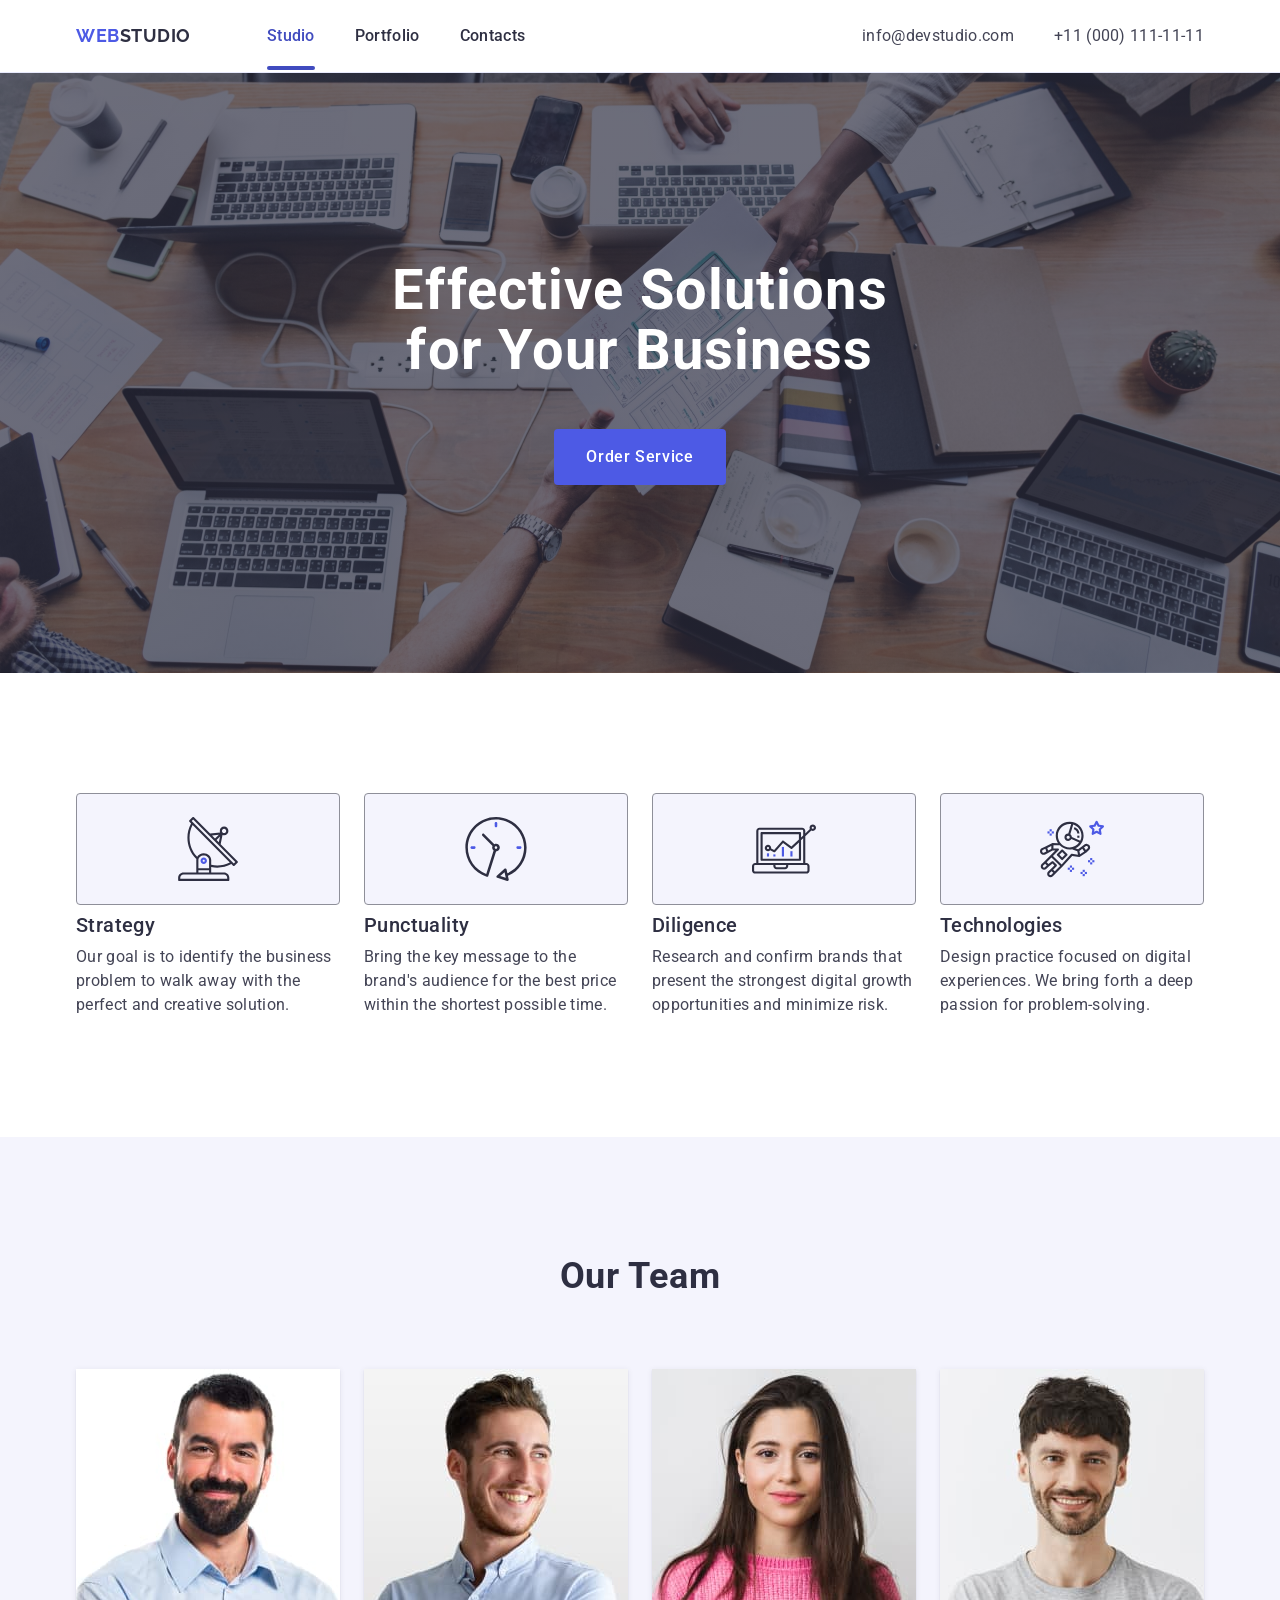
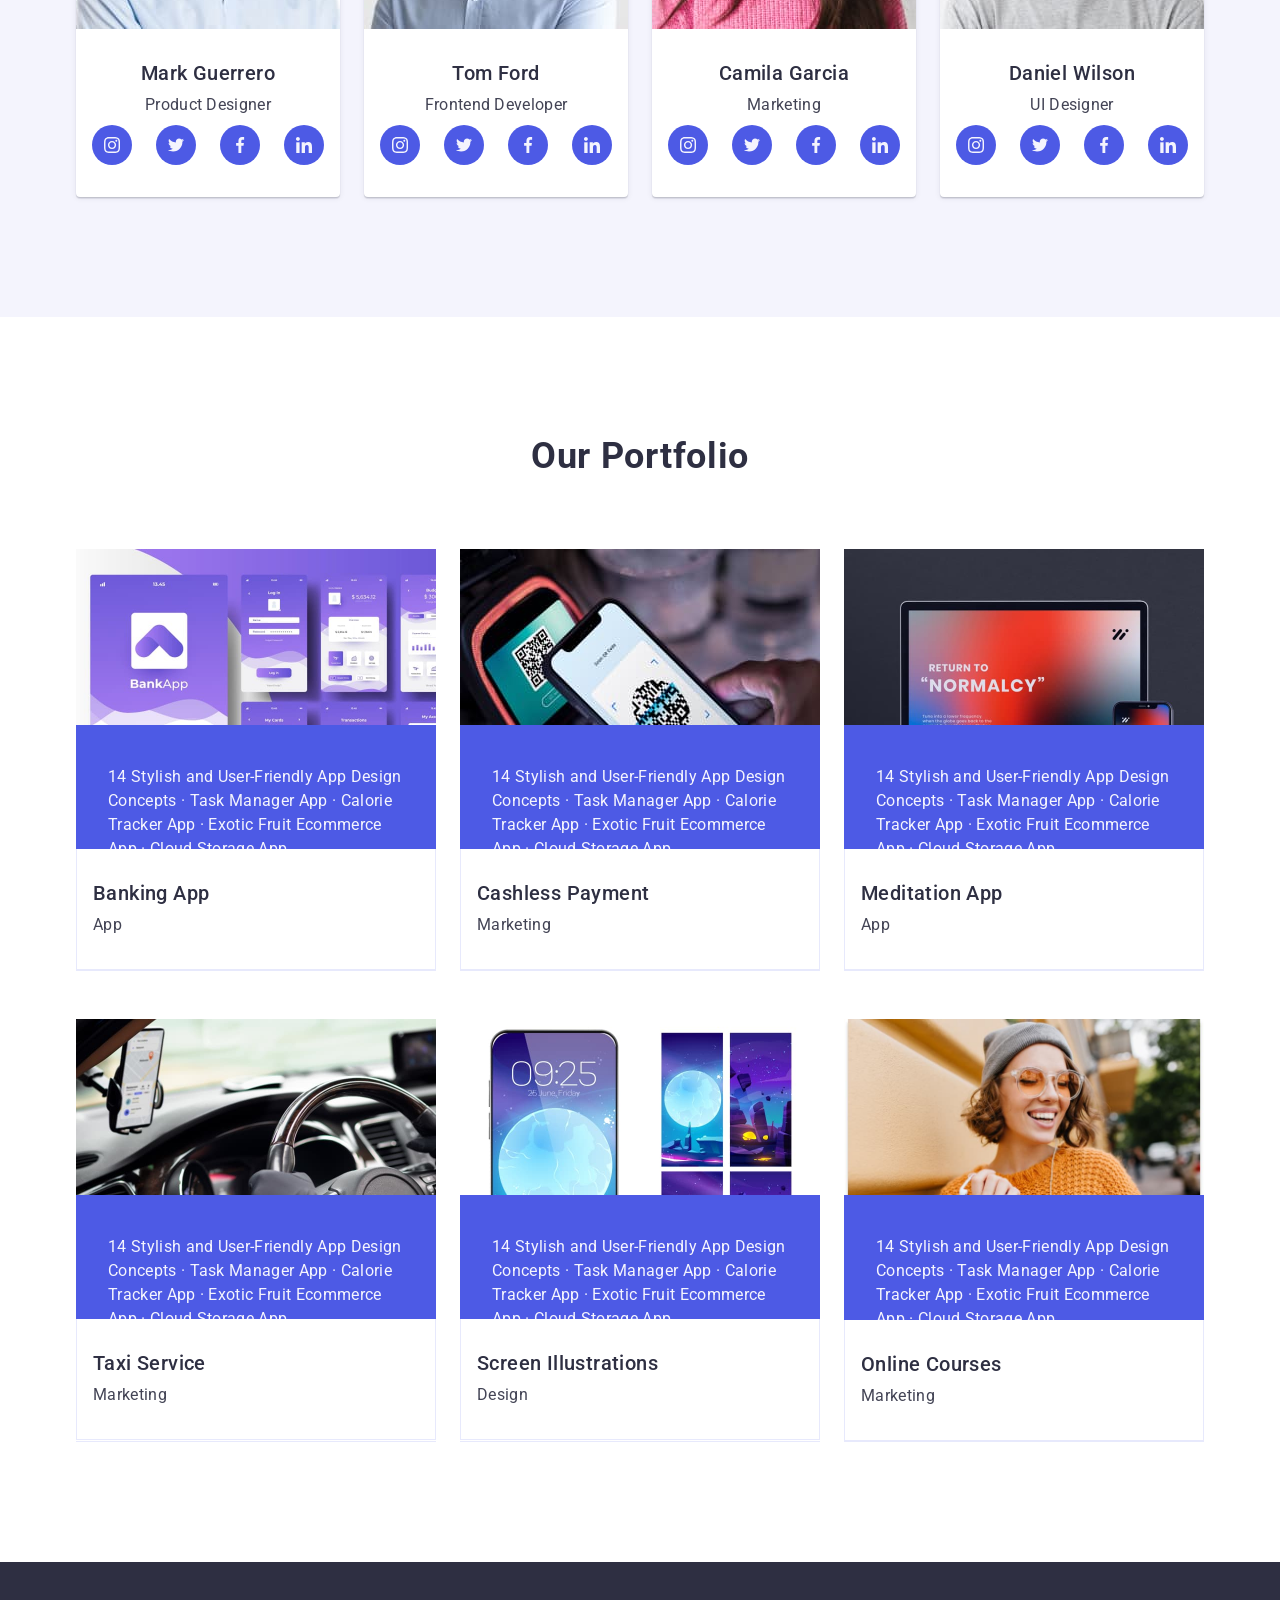
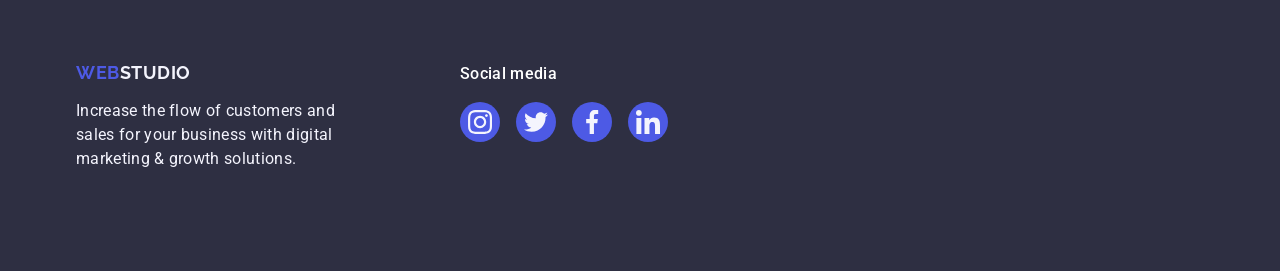
==== commit 37c65153: "add new files" ====
--- a/index.html
+++ b/index.html
@@ -52,31 +52,38 @@
 </section>
 
 <section class="feature section">
-    <div class="container">
-        <div class="feature-block">
+    <div class="container feature-block">
             <ul class="feature-block-list">
                 <li class="feature-block-item">
                     <a class="feature-block-link">
-                        <svg class="feature-block-icon" width="64" height="64">
-                    <use href="./images/icons.svg#icon-antenna" ></use>
-                </svg></a></li>
+                    <div class="feature-box-icon">
+                <svg class="feature-icon" width="64" height="64"><use href="./images/icons.svg#icon-antenna" ></use></svg>
+                    </div>
+                    </a>
+            </li>
                 <li class="feature-block-item">
                     <a class="feature-block-link">
-                        <svg class="feature-block-icon" width="64" height="64">
-                    <use href="./images/icons.svg#icon-clock" ></use>
-                </svg></a></li>
+                    <div class="feature-box-icon">
+                        <svg class="feature-block-icon" width="64" height="64"><use href="./images/icons.svg#icon-clock" ></use></svg>
+                    </div>
+            </a>
+            </li>
                 <li class="feature-block-item">
                     <a class="feature-block-link">
-                        <svg class="feature-block-icon" width="64" height="64">
-                    <use href="./images/icons.svg#icon-diagram" ></use>
-                </svg></a></li>
+                    <div class="feature-box-icon">
+                        <svg class="feature-block-icon" width="64" height="64"><use href="./images/icons.svg#icon-diagram" ></use></svg>
+                    </div>
+                </a>
+            </li>
                 <li class="feature-block-item">
                     <a class="feature-block-link">
-                        <svg class="feature-block-icon" width="64" height="64">
-                    <use href="./images/icons.svg#icon-astronaut" ></use>
-                </svg></a></li>
+                    <div class="feature-box-icon">
+                            <svg class="feature-block-icon" width="64" height="64"><use href="./images/icons.svg#icon-astronaut" ></use></svg>
+                    </div>
+                    </a>
+            </li>
             </ul>
-        </div>
+        
         <h2 class="visually-hidden">list</h2>
             <ul class="feature-list">
                 <li class="feature-item">
@@ -242,17 +249,17 @@
         <ul class="portfolio-list">
             <li class="portfolio-item">
                 <div class="thumb">
-                    <img class="portfolio-image" src="./images/banking.jpg" alt="App screens" width="360">
-                    <p class="portfolio-thumb-text">14 Stylish and User-Friendly App Design Concepts · Task Manager App · Calorie Tracker App · Exotic Fruit Ecommerce App · Cloud Storage App</p>
-                </div>
-                    <div class="portfolio-container">
+                    <img class="portfolio-thumb-image" src="./images/banking.jpg" alt="App screens" width="360">
+                    <p class="portfolio-thumb-text">14 Stylish and User-Friendly App Design Concepts · Task Manager App · Calorie Tracker App · Exotic Fruit Ecommerce App · Cloud Storage App</p>
+                </div>
+                <div class="portfolio-container">
                     <h3 class="portfolio-subtitle">Banking App</h3>
                     <p class="portfolio-text">App</p>
                 </div>
             </li>
             <li class="portfolio-item">
                 <div class="thumb">
-                    <img class="portfolio-image" src="./images/payment.jpg" alt="Phone payment" width="360">
+                    <img class="portfolio-thumb-image" src="./images/payment.jpg" alt="Phone payment" width="360">
                     <p class="portfolio-thumb-text">14 Stylish and User-Friendly App Design Concepts · Task Manager App · Calorie Tracker App · Exotic Fruit Ecommerce App · Cloud Storage App</p>
                 </div>
                 <div class="portfolio-container">
@@ -262,7 +269,7 @@
             </li>
             <li class="portfolio-item">
                 <div class="thumb">
-                    <img class="portfolio-image" src="./images/meditation.jpg" alt="Laptop and phone" width="360">
+                    <img class="portfolio-thumb-image" src="./images/meditation.jpg" alt="Laptop and phone" width="360">
                     <p class="portfolio-thumb-text">14 Stylish and User-Friendly App Design Concepts · Task Manager App · Calorie Tracker App · Exotic Fruit Ecommerce App · Cloud Storage App</p>
                 </div>
                 <div class="portfolio-container">
@@ -272,7 +279,7 @@
             </li>
             <li class="portfolio-item">
                 <div class="thumb">
-                    <img class="portfolio-image" src="./images/taxi.jpg" alt="Drive car" width="360">
+                    <img class="portfolio-thumb-image" src="./images/taxi.jpg" alt="Drive car" width="360">
                     <p class="portfolio-thumb-text">14 Stylish and User-Friendly App Design Concepts · Task Manager App · Calorie Tracker App · Exotic Fruit Ecommerce App · Cloud Storage App</p>
                 </div>
                 <div class="portfolio-container">
@@ -282,7 +289,7 @@
             </li>
             <li class="portfolio-item">
                 <div class="thumb">
-                    <img class="portfolio-image" src="./images/screen.jpg" alt="Phone screens" width="360">
+                    <img class="portfolio-thumb-image" src="./images/screen.jpg" alt="Phone screens" width="360">
                     <p class="portfolio-thumb-text">14 Stylish and User-Friendly App Design Concepts · Task Manager App · Calorie Tracker App · Exotic Fruit Ecommerce App · Cloud Storage App</p>
                 </div>
                 <div class="portfolio-container">
@@ -292,7 +299,7 @@
             </li>
             <li class="portfolio-item">
                 <div class="thumb">
-                    <img class="portfolio-image" src="./images/courses.jpg" alt="Girl with phone" width="360">
+                    <img class="portfolio-thumb-image" src="./images/courses.jpg" alt="Girl with phone" width="360">
                     <p class="portfolio-thumb-text">14 Stylish and User-Friendly App Design Concepts · Task Manager App · Calorie Tracker App · Exotic Fruit Ecommerce App · Cloud Storage App</p>
                 </div>
                 <div class="portfolio-container">
--- a/css/styles.css
+++ b/css/styles.css
@@ -47,6 +47,12 @@
     clip-path: inset(100%);
     clip: rect(0 0 0 0);
     overflow: hidden;
+}
+
+:root {
+    --blue-color: #4d5ae5;
+    --white-color: #f4f4fd;
+    --green-color: #31d0aa;
 }
 /* -------------------------HEADER------------------------- */
 
@@ -106,7 +112,7 @@
 
 position: absolute;
 left: 0;
-bottom: -4px;
+bottom: -1px;
 border-radius: 2px;
 
 width: 100%;
@@ -160,7 +166,8 @@
     background-image: linear-gradient(rgba(46, 47, 66, 0.7), rgba(46, 47, 66, 0.7)), url(../images/hero-bg.jpg);
     background-repeat: no-repeat;
     background-position: center;
-    background-size: contain;
+    background-size: cover;
+    /* max-width: 1440px; */
 }
 
 .hero-title {
@@ -190,6 +197,7 @@
         border-radius: 4px;
         border: none;
         min-width: 169px;
+        background-color: 250ms cubic-bezier(0.4, 0, 0.2, 1);
 }
 
 .hero-btn:hover,
@@ -201,36 +209,39 @@
 
 /* -------------------------FEATURE------------------------- */
 
-.feature {
-
-}
+.feature {}
 
 .feature-block {
-
 }
 
 .feature-block-list {
     display: flex;
-        gap: 24px;
-        
-        
+    gap: 24px;
 }
 
 .feature-block-item {
+    
+}
+
+.feature-block-link {
+    
+    }
+
+
+.feature-box-icon {
+    display: flex;
+    align-items: center;
+    justify-content: center;
+    height: 112px;
+    background-color: #f4f4fd;
+    border-radius: 4px;
+    border: 1px solid #8e8f99;
+    margin-bottom: 8px;
     width: 264px;
         height: 112px;
-        border-radius: 4px;
-            background: #f4f4fd;
-            border: 1px solid #8e8f99;
-                border-radius: 4px;
-            margin-bottom: 8px;
-            display: flex;
-            align-items: center;
-            justify-content: center;
-    width: calc((100% - 24px * 3) / 4);
-}
-
-.feature-block-link {}
+}
+
+.feature-icon {}
 
 .feature-block-icon {}
 
@@ -288,7 +299,7 @@
 
 .team-item {
     background-color: #FFFFFF;
-    
+    box-shadow: 0px 1px 6px rgba(46, 47, 66, 0.08),0px 1px 1px rgba(46, 47, 66, 0.16),0px 2px 1px rgba(46, 47, 66, 0.08);
     border-radius: 0 0 4px 4px;
     
 }
@@ -323,6 +334,7 @@
     display: flex;
     gap: 24px;
     padding: 0 16px;
+    justify-content: center;
 }
 
 .team-soc-item {
@@ -338,16 +350,16 @@
     align-items: center;
     justify-content: center;
     border-radius: 50%;
-    background-color: #404bbf;
-
+    background-color: var(--blue-color);
+    transition:background-color 250ms cubic-bezier(0.4, 0, 0.2, 1);
 }
 
 .team-soc-link:hover {
-background-color: #31d0aa;
+background-color: #404bbf;
 }
 
 .team-soc-icon {
-fill: #fff;
+fill: var(--white-color);
 }
 /* -------------------------------------------------- */
 
@@ -378,6 +390,14 @@
     width: calc((100% - 2 * 24px) / 3);
 }
 
+.portfolio-item:hover {
+    box-shadow: 0px 1px 6px rgba(46, 47, 66, 0.08), 0px 1px 1px rgba(46, 47, 66, 0.16), 0px 2px 1px rgba(46, 47, 66, 0.08);
+    transition: 250ms cubic-bezier(0.4, 0, 0.2, 1);
+    
+}
+/* .portfolio-item>portfolio-thumb-text:hover {
+    transform: translateY(0%);
+} */
 .portfolio-container {
 padding: 32px 16px;
 border: 1px solid #e7e9fc;
@@ -386,10 +406,10 @@
 
 .thumb {
 position: relative;
-/* overflow: hidden; */
-}
-
-.portfolio-image {
+overflow: hidden;
+}
+
+.portfolio-thumb-image {
 
 }
 
@@ -402,7 +422,9 @@
     letter-spacing: 0.02em;
     color: #f4f4fd;
     background-color: #4d5ae5;
-    padding: 40px 32px 164px;
+    padding: 40px 32px;
+    transform: translateY(100%);
+    transition: transform 250ms cubic-bezier(0.4, 0, 0.2, 1);
 }
 
 .portfolio-subtitle {
@@ -434,9 +456,12 @@
 }
 .footer-block {
     display: flex;
-}
-
-.footer-block-logo {}
+    align-items: baseline;
+}
+
+.footer-block-logo {
+    margin-right: 120px;
+}
 
 .footer-logo {
     font-family: "Raleway", sans-serif;
@@ -464,10 +489,11 @@
 }
 
 .footer-block-soc {
-margin-left: 120px;
+
 }
 
 .footer-soc-text {
+    font-weight: 500;
     font-size: 16px;
         line-height: 1.5;
         letter-spacing: 0.02em;
@@ -495,15 +521,16 @@
     align-items: center;
     justify-content: center;
     border-radius: 50%;
-    background-color: #404bbf;
+    background-color: var(--blue-color);
+    transition: 250ms cubic-bezier(0.4, 0, 0.2, 1);
 
 }
 
 .footer-soc-link:hover {
-    background-color: #31d0aa;
+    background-color: var(--green-color);
 }
 
 .footer-soc-icon {
-    fill: #fff;
-}
-
+    fill: var(--white-color);
+}
+
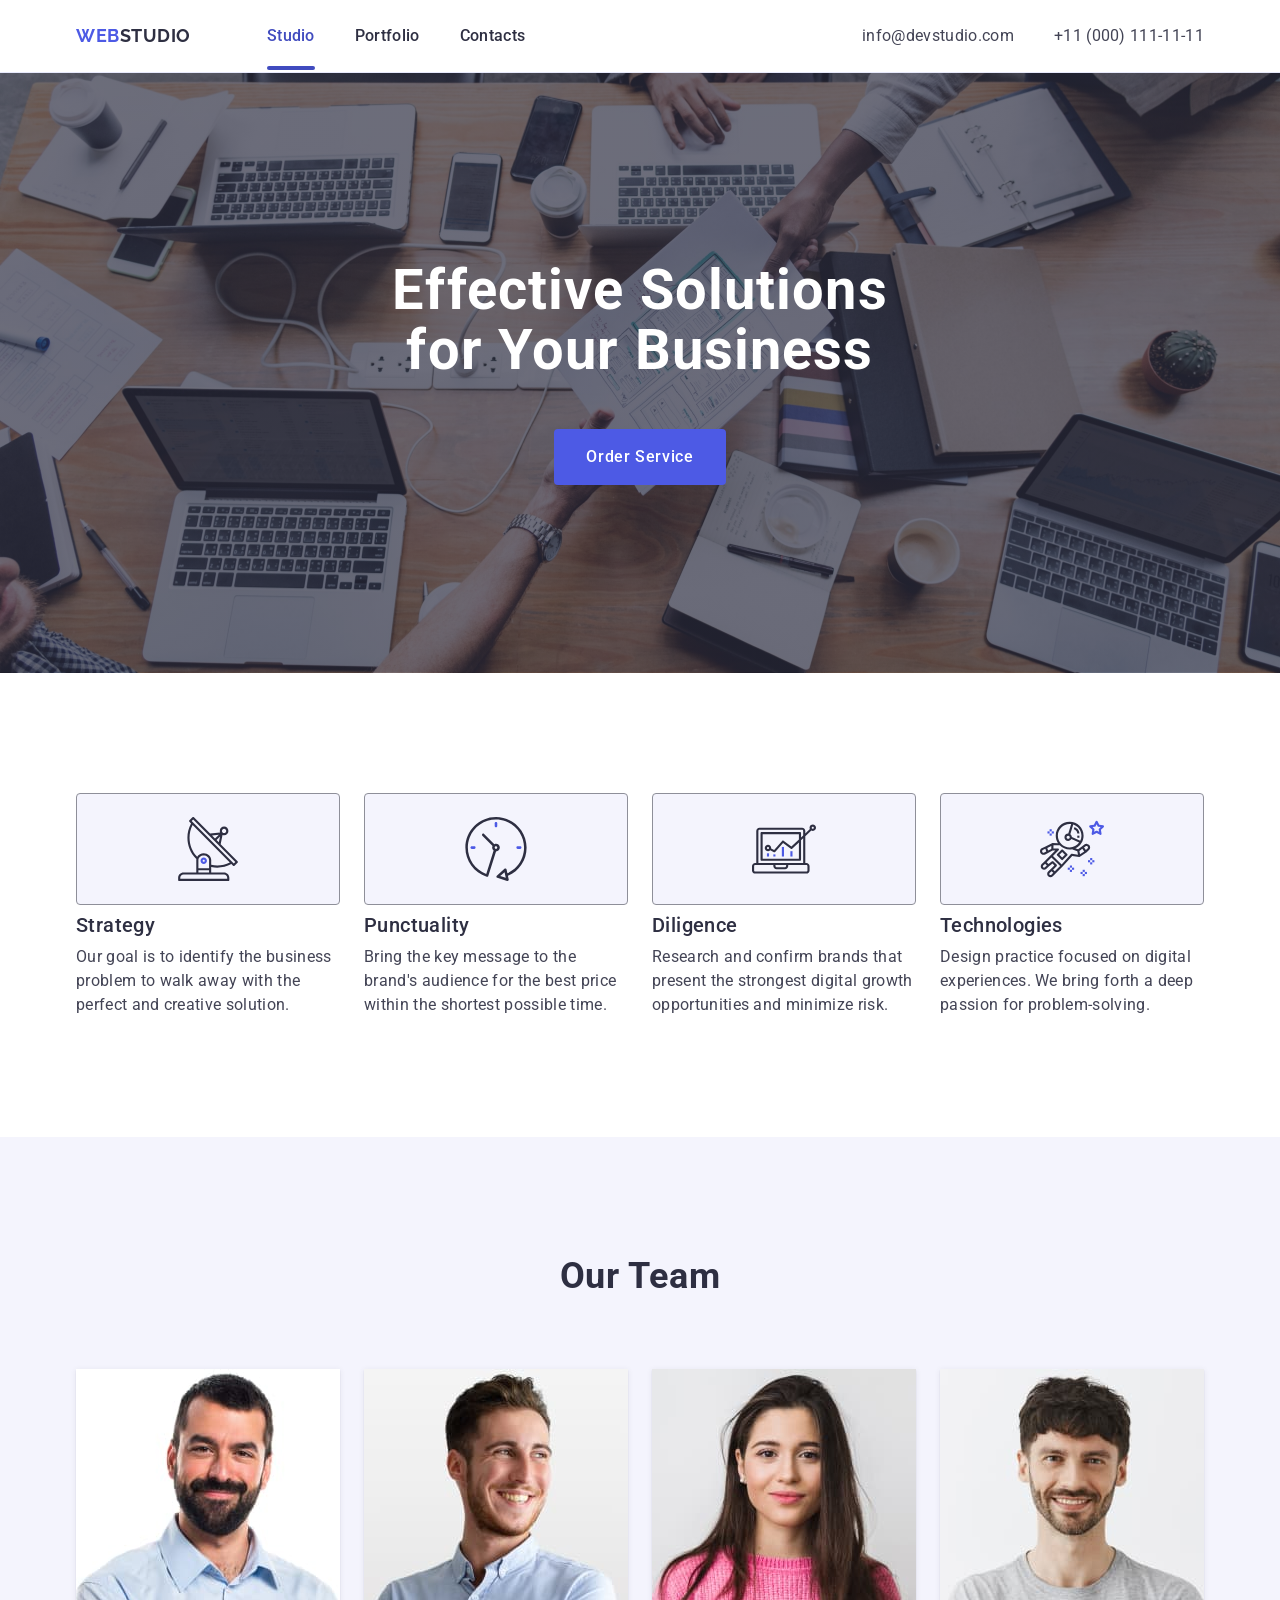
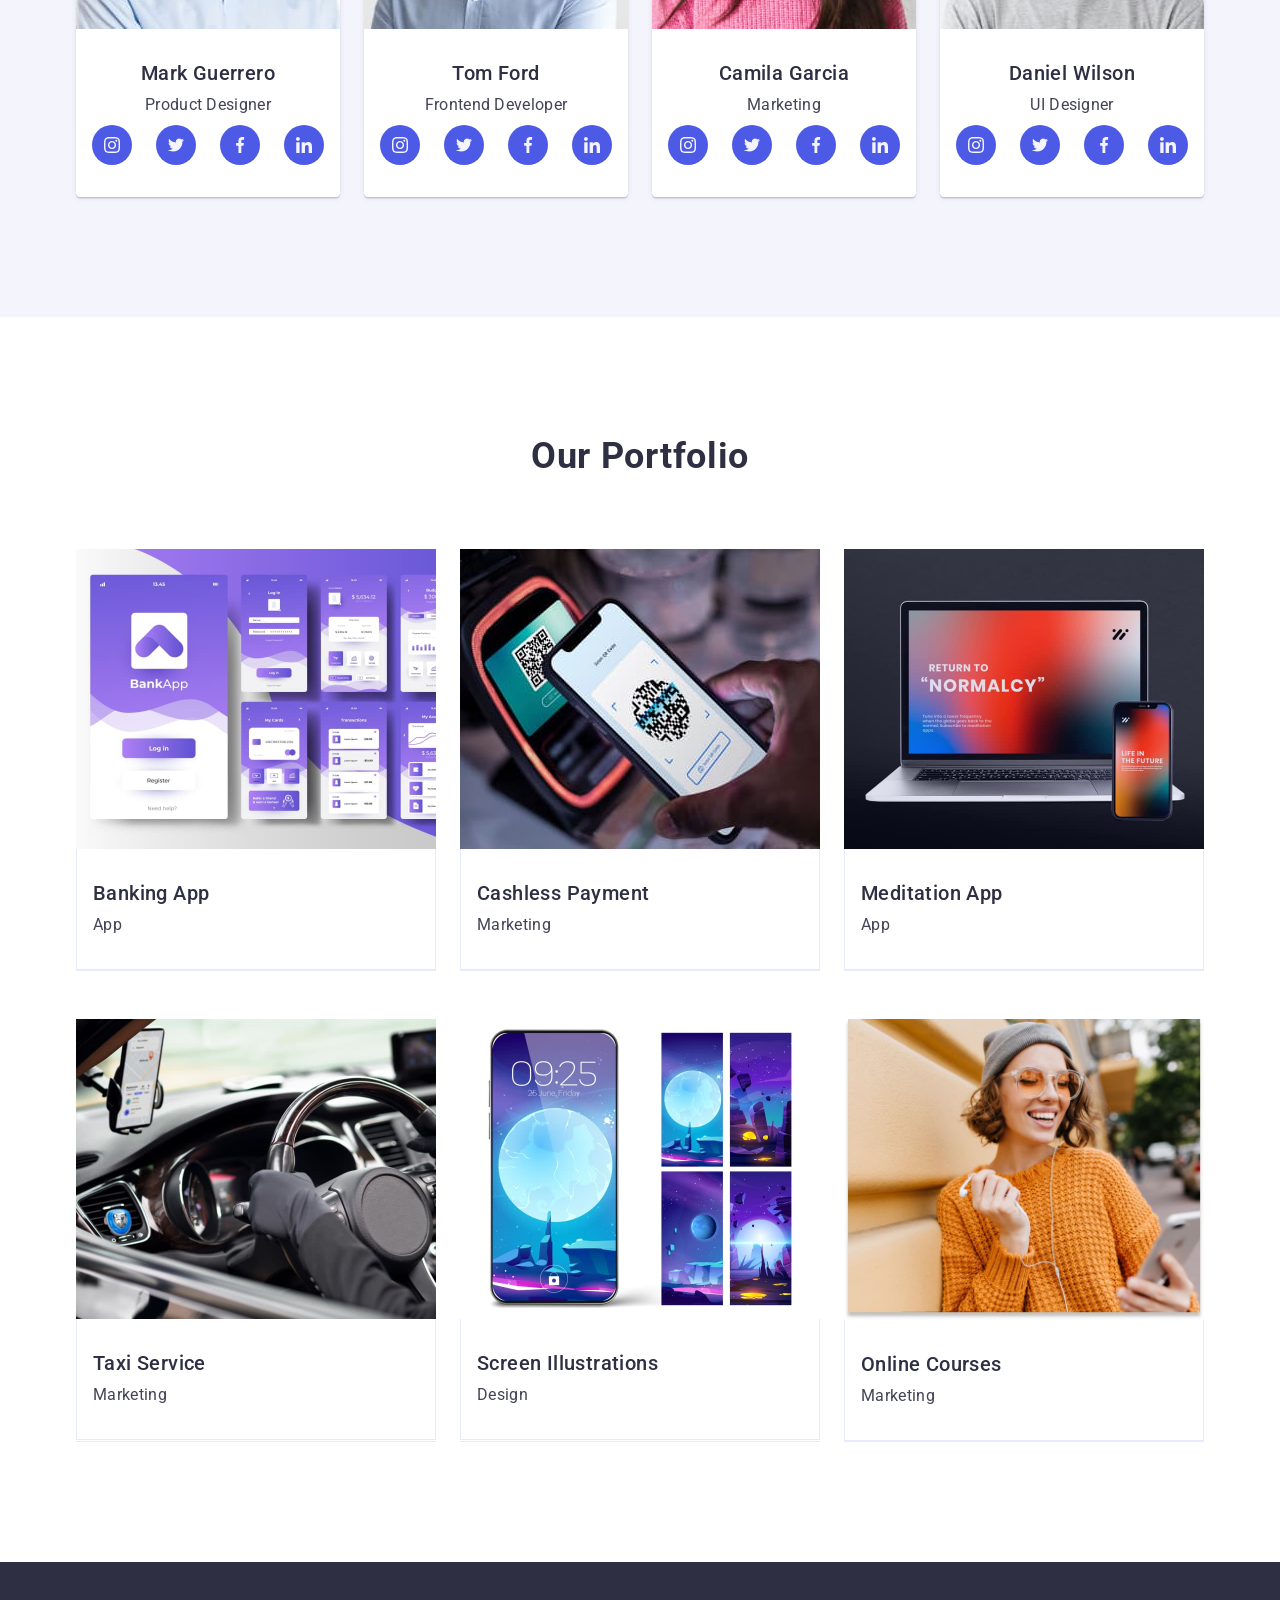
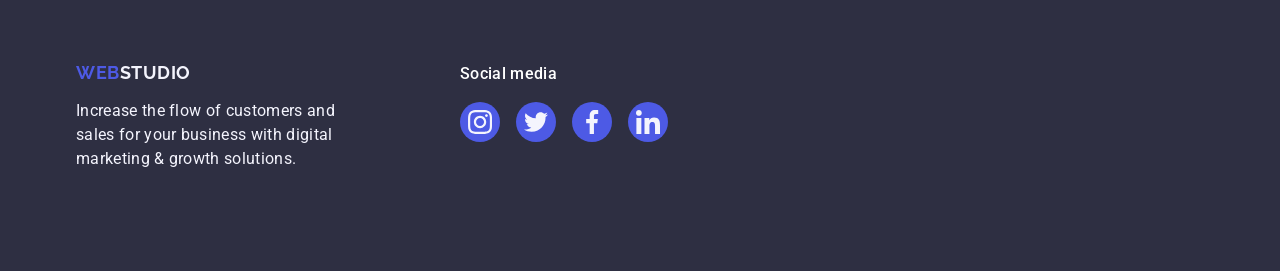
==== commit e5589491: "add" ====
--- a/index.html
+++ b/index.html
@@ -45,7 +45,7 @@
 <main>
 
 <section class="hero">
-<div class="container">
+<div class="container hero-container">
     <h1 class="hero-title">Effective Solutions for Your Business</h1>
     <button type="button" class="hero-btn">Order Service</button>
 </div>
--- a/css/styles.css
+++ b/css/styles.css
@@ -63,6 +63,7 @@
 
 .header-container{
 display: flex;
+max-width: 1440px;
 }
 
 .header-navigation {
@@ -167,7 +168,10 @@
     background-repeat: no-repeat;
     background-position: center;
     background-size: cover;
-    /* max-width: 1440px; */
+    
+}
+.hero-container {
+    max-width: 1440px;
 }
 
 .hero-title {
@@ -197,7 +201,7 @@
         border-radius: 4px;
         border: none;
         min-width: 169px;
-        background-color: 250ms cubic-bezier(0.4, 0, 0.2, 1);
+        transition: 250ms cubic-bezier(0.4, 0, 0.2, 1);
 }
 
 .hero-btn:hover,
@@ -354,7 +358,8 @@
     transition:background-color 250ms cubic-bezier(0.4, 0, 0.2, 1);
 }
 
-.team-soc-link:hover {
+.team-soc-link:hover,
+.team-soc-link:focus {
 background-color: #404bbf;
 }
 
@@ -395,9 +400,7 @@
     transition: 250ms cubic-bezier(0.4, 0, 0.2, 1);
     
 }
-/* .portfolio-item>portfolio-thumb-text:hover {
-    transform: translateY(0%);
-} */
+
 .portfolio-container {
 padding: 32px 16px;
 border: 1px solid #e7e9fc;
@@ -425,6 +428,7 @@
     padding: 40px 32px;
     transform: translateY(100%);
     transition: transform 250ms cubic-bezier(0.4, 0, 0.2, 1);
+    height: 100%;
 }
 
 .portfolio-subtitle {
@@ -526,7 +530,8 @@
 
 }
 
-.footer-soc-link:hover {
+.footer-soc-link:hover,
+.footer-soc-link:focus {
     background-color: var(--green-color);
 }
 
